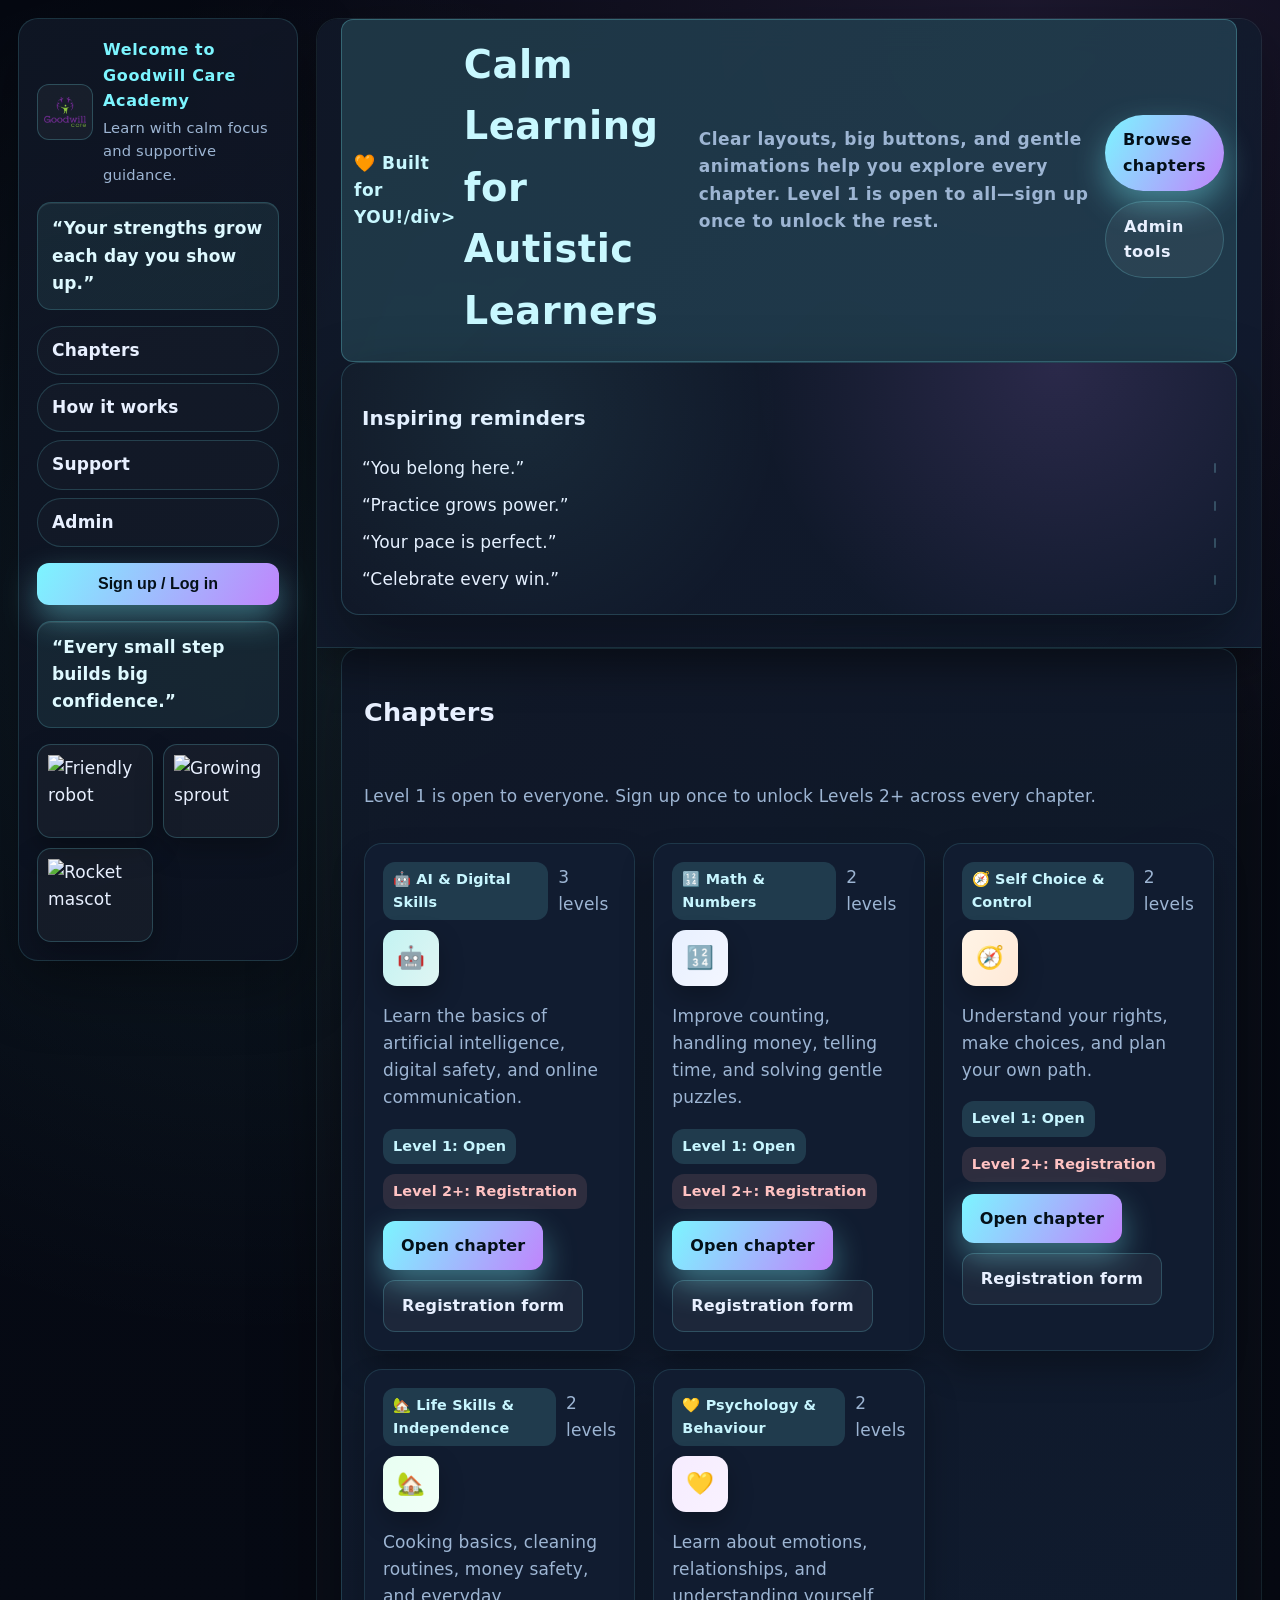
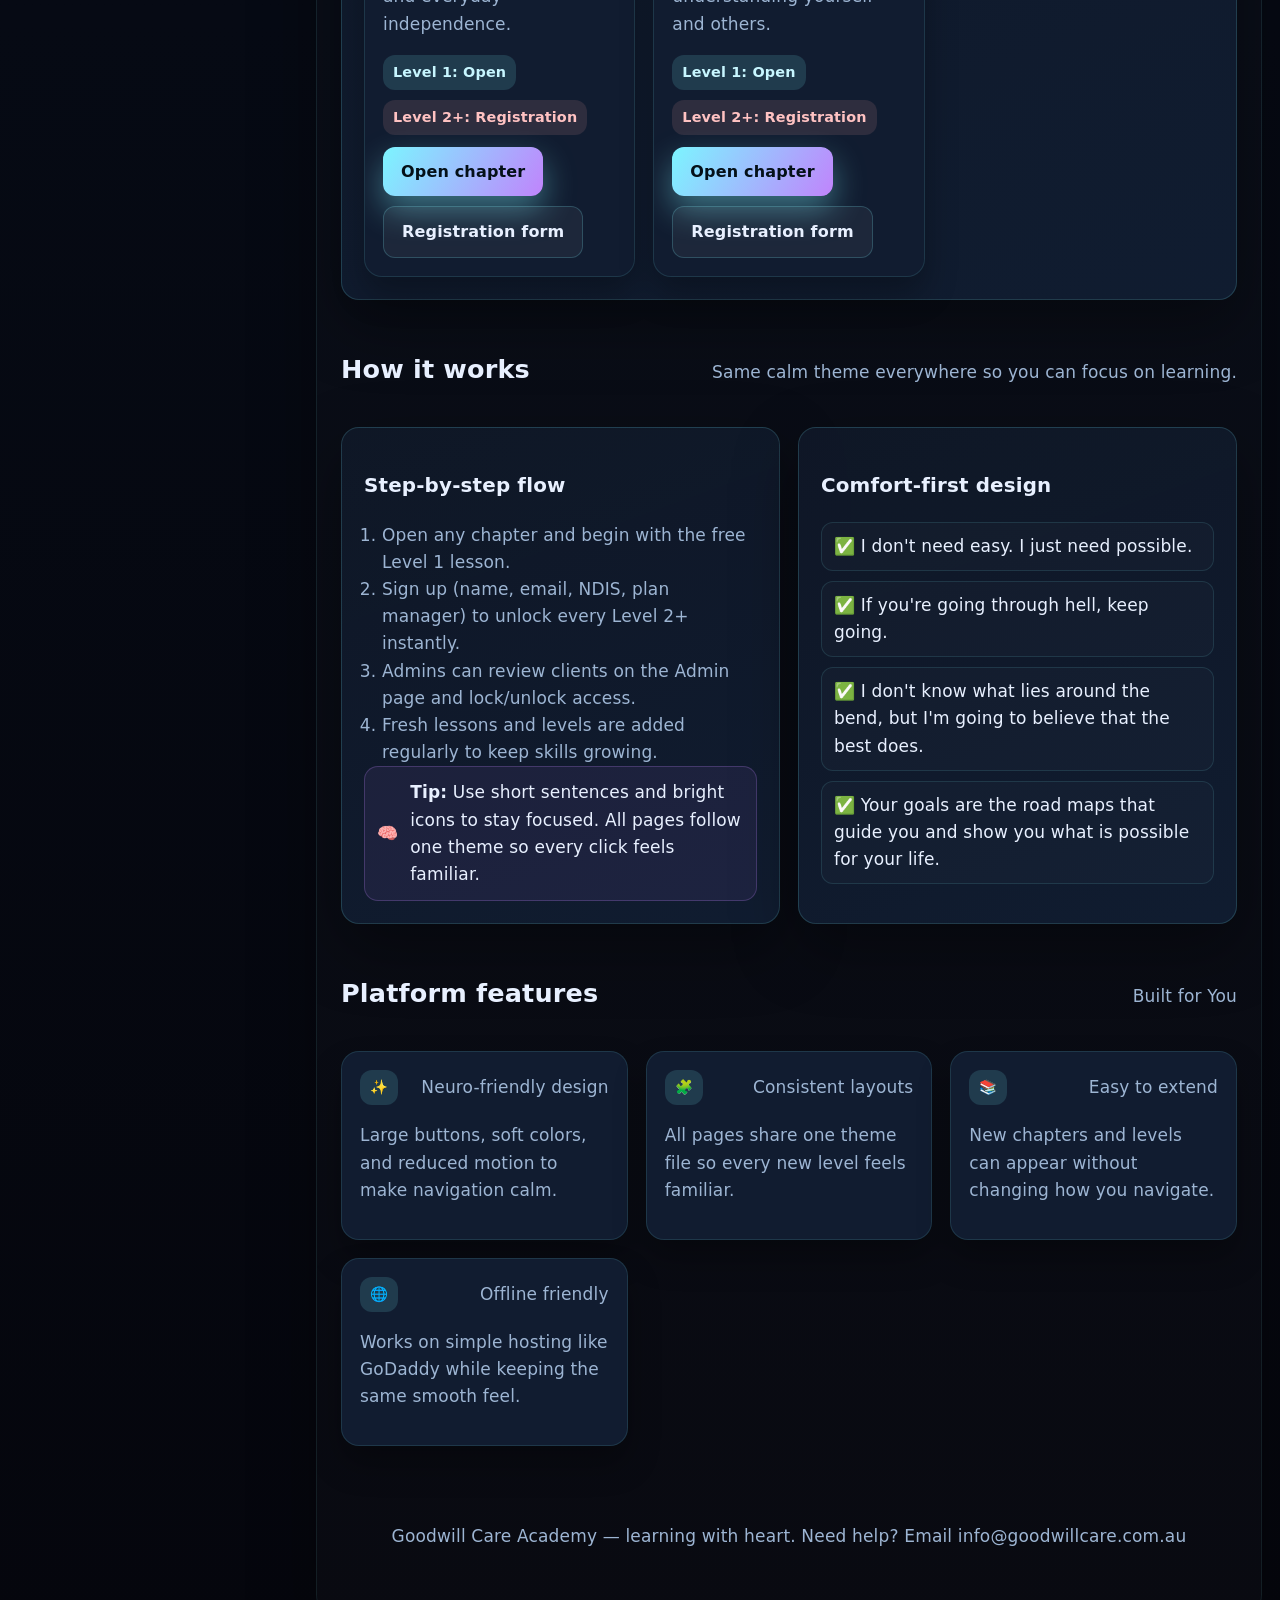
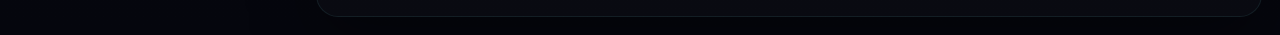
==== index.html @ 8e0533d5 "Update index.html" ====
<!doctype html>
<html lang="en">
<head>
  <meta charset="UTF-8">
  <meta name="viewport" content="width=device-width, initial-scale=1.0">
  <title>Goodwill Academy – Calm LMS</title>
  <link rel="stylesheet" href="assets/css/theme.css">
</head>
<body data-page="home">
  <div class="app-shell">
    <aside class="sidebar" aria-label="Main navigation">
      <div class="brand-row">
        <img src="assets/logo.png" alt="Goodwill Care Academy" class="brand-logo">
        <div class="brand-text">
          <h1>Welcome to Goodwill Care Academy</h1>
          <p>Learn with calm focus and supportive guidance.</p>
        </div>
      </div>
      <div class="side-quote">“Your strengths grow each day you show up.”</div>
      <nav class="side-nav">
        <a class="nav-link" href="#chapters">Chapters</a>
        <a class="nav-link" href="#how">How it works</a>
        <a class="nav-link" href="#support">Support</a>
        <a class="nav-link" href="admin.html">Admin</a>
      </nav>
      <div class="nav-actions">
        <span id="auth-badge" class="auth-badge" style="display:none"></span>
        <button class="btn btn-primary" id="auth-button" type="button">Sign up / Log in</button>
        <button class="btn btn-ghost" id="logout-button" type="button" style="display:none">Log out</button>
      </div>
      <div class="side-quote">“Every small step builds big confidence.”</div>
      <div class="mascot-stack" aria-hidden="true">
        <div class="mascot"><img src="https://openmoji.org/data/color/svg/1F916.svg" alt="Friendly robot"></div>
        <div class="mascot"><img src="https://openmoji.org/data/color/svg/1F331.svg" alt="Growing sprout"></div>
        <div class="mascot"><img src="https://openmoji.org/data/color/svg/1F680.svg" alt="Rocket mascot"></div>
      </div>
    </aside>

    <div class="app-main">
      <header class="container hero">
        <div class="hero-text">
          <div class="tag">🧡 Built for YOU!/div>
          <h1 id="page-title">Welcome to Goodwill Care Academy</h1>
          <p>Clear layouts, big buttons, and gentle animations help you explore every chapter. Level 1 is open to all—sign up once to unlock the rest.</p>
          <div class="level-actions">
            <a class="btn btn-primary btn-pill floating" href="#chapters">Browse chapters</a>
            <a class="btn btn-secondary btn-pill" href="admin.html">Admin tools</a>
          </div>
        </div>
        <div class="hero-card">
          <div class="glow-ring"></div>
          <h3>Inspiring reminders</h3>
          <div class="progress-track">
            <div class="progress-row"><span>“You belong here.”</span><div class="progress-bar"><span style="width: 100%"></span></div></div>
            <div class="progress-row"><span>“Practice grows power.”</span><div class="progress-bar"><span style="width: 92%"></span></div></div>
            <div class="progress-row"><span>“Your pace is perfect.”</span><div class="progress-bar"><span style="width: 88%"></span></div></div>
            <div class="progress-row"><span>“Celebrate every win.”</span><div class="progress-bar"><span style="width: 96%"></span></div></div>
          </div>
        </div>
      </header>

      <main class="container">
        <section id="chapters" class="surface">
          <div class="section-title">
            <h2>Chapters</h2>
            <p class="subtle">Level 1 is open to everyone. Sign up once to unlock Levels 2+ across every chapter.</p>
          </div>
          <div id="chapter-grid" class="chapter-grid" aria-live="polite"></div>
        </section>

        <section id="how">
          <div class="section-title">
            <h2>How it works</h2>
            <p class="subtle">Same calm theme everywhere so you can focus on learning.</p>
          </div>
          <div class="layout-two-col">
            <div class="surface">
              <h3>Step-by-step flow</h3>
              <ol class="simple-list">
                  <li>Open any chapter and begin with the free Level 1 lesson.</li>
                  <li>Sign up (name, email, NDIS, plan manager) to unlock every Level 2+ instantly.</li>
                  <li>Admins can review clients on the Admin page and lock/unlock access.</li>
                  <li>Fresh lessons and levels are added regularly to keep skills growing.</li>
              </ol>
              <div class="info-banner" id="support">
                <span>🧠</span>
                <div>
                  <strong>Tip:</strong> Use short sentences and bright icons to stay focused. All pages follow one theme so every click feels familiar.
                </div>
              </div>
            </div>
            <div class="surface">
              <h3>Comfort-first design</h3>
              <ul class="checklist">
                <li>✅ I don't need easy. I just need possible.</li>
                <li>✅ If you're going through hell, keep going.</li>
                <li>✅ I don't know what lies around the bend, but I'm going to believe that the best does.</li>
                <li>✅ Your goals are the road maps that guide you and show you what is possible for your life.</li>
              </ul>
            </div>
          </div>
        </section>

        <section>
          <div class="section-title">
            <h2>Platform features</h2>
            <p class="subtle">Built for You</p>
          </div>
          <div id="feature-grid" class="feature-grid"></div>
        </section>
      </main>

      <footer class="footer">
        <p>Goodwill Care Academy — learning with heart. Need help? Email info@goodwillcare.com.au</p>
      </footer>
    </div>
  </div>

  <div class="modal" id="auth-modal" role="dialog" aria-modal="true" aria-labelledby="auth-title">
    <div class="modal-card">
      <button class="modal-close" data-close-modal aria-label="Close">✕</button>
      <h3 id="auth-title">Sign up to unlock all levels</h3>
      <p class="subtle">Level 1 is always open. Signing up unlocks Levels 2+ across every chapter.</p>
      <div id="auth-alert" class="alert" style="display:none"></div>
      <form id="signup-form" class="form-grid">
        <label>Name<input required name="name" placeholder="Your full name"></label>
        <label>Email<input required type="email" name="email" placeholder="you@example.com"></label>
        <label>NDIS number<input required name="ndis" placeholder="000000000"></label>
        <label>Plan manager name<input required name="planManager" placeholder="Plan manager"></label>
        <div class="level-actions">
          <button type="submit" class="btn btn-primary">Create account & unlock</button>
          <button type="button" class="btn btn-ghost" data-auth-mode="login">Already have an account? Log in</button>
        </div>
      </form>

      <form id="login-form" class="form-grid" style="display:none">
        <label>Email<input required type="email" name="email" placeholder="you@example.com"></label>
        <div class="level-actions">
          <button type="submit" class="btn btn-primary">Log in</button>
          <button type="button" class="btn btn-ghost" data-auth-mode="signup">Need an account? Sign up</button>
        </div>
      </form>
    </div>
  </div>

  <script src="assets/js/chapters.js"></script>
  <script src="assets/js/app.js"></script>
</body>
</html>
---- assets/css/theme.css ----
:root {
  --bg: #070b16;
  --surface: #0f172a;
  --surface-2: #111c30;
  --primary: #7cf5ff;
  --primary-strong: #52e0ff;
  --accent: #c084fc;
  --muted: #9db5d3;
  --text: #e8f0ff;
  --shadow: 0 24px 64px rgba(0, 0, 0, 0.35);
  --radius: 18px;
  --font: 'Inter', 'Nunito', system-ui, -apple-system, sans-serif;
}

* {
  box-sizing: border-box;
}

body {
  margin: 0;
  font-family: var(--font);
  font-size: 17px;
  background: radial-gradient(circle at 20% 20%, rgba(124, 245, 255, 0.08), transparent 25%),
    radial-gradient(circle at 80% 0%, rgba(192, 132, 252, 0.12), transparent 25%),
    linear-gradient(180deg, #050811 0%, #060a14 50%, #05060d 100%);
  color: var(--text);
  line-height: 1.6;
  letter-spacing: 0.01em;
}

.app-shell {
  display: flex;
  min-height: 100vh;
  gap: 18px;
  padding: 18px;
}

.sidebar {
  width: 280px;
  background: linear-gradient(160deg, rgba(17, 24, 39, 0.85), rgba(12, 18, 32, 0.95));
  border: 1px solid rgba(124, 245, 255, 0.14);
  border-radius: 20px;
  padding: 18px;
  position: sticky;
  top: 18px;
  align-self: flex-start;
  box-shadow: var(--shadow);
  display: grid;
  gap: 16px;
  height: fit-content;
}

.sidebar .brand-row {
  display: grid;
  grid-template-columns: auto 1fr;
  gap: 10px;
  align-items: center;
}

.brand-logo {
  width: 56px;
  height: 56px;
  object-fit: contain;
  border-radius: 12px;
  background: rgba(255, 255, 255, 0.04);
  padding: 6px;
  border: 1px solid rgba(124, 245, 255, 0.22);
}

.brand-text h1 {
  margin: 0;
  font-size: 1rem;
  letter-spacing: 0.04em;
  color: var(--primary);
}

.brand-text p {
  margin: 2px 0 0;
  color: var(--muted);
  font-size: 0.92rem;
}

.side-quote {
  background: rgba(124, 245, 255, 0.08);
  border: 1px solid rgba(124, 245, 255, 0.18);
  border-radius: 14px;
  padding: 12px 14px;
  font-weight: 700;
  color: #def9ff;
  box-shadow: inset 0 1px 0 rgba(255, 255, 255, 0.08);
}

.side-nav {
  display: grid;
  gap: 8px;
}

.side-nav .nav-link {
  width: 100%;
  justify-content: flex-start;
}

.sidebar .nav-actions {
  flex-direction: column;
  align-items: stretch;
}

.mascot-stack {
  display: grid;
  gap: 10px;
  grid-template-columns: repeat(auto-fit, minmax(80px, 1fr));
}

.mascot {
  background: rgba(255, 255, 255, 0.04);
  border: 1px solid rgba(124, 245, 255, 0.2);
  border-radius: 14px;
  padding: 10px;
  animation: floaty 6s ease-in-out infinite;
  box-shadow: 0 12px 28px rgba(0, 0, 0, 0.25);
}

.mascot:nth-child(2) { animation-delay: 1.4s; }
.mascot:nth-child(3) { animation-delay: 2.2s; }

.mascot img {
  width: 100%;
  height: 72px;
  object-fit: contain;
}

.app-main {
  flex: 1;
  background: rgba(255, 255, 255, 0.02);
  border: 1px solid rgba(124, 245, 255, 0.08);
  border-radius: 22px;
  box-shadow: var(--shadow);
  overflow: hidden;
}

.app-main header,
.app-main main {
  padding: 0 24px 32px;
}

a {
  color: inherit;
  text-decoration: none;
}

a:hover {
  text-decoration: underline;
}

img {
  max-width: 100%;
  display: block;
}

.container {
  max-width: 1200px;
  margin: 0 auto;
  padding: 0 20px 64px;
}

header {
  background: linear-gradient(135deg, rgba(16, 24, 40, 0.9), rgba(18, 28, 48, 0.92));
  position: relative;
  top: auto;
  z-index: 1;
  backdrop-filter: blur(16px);
  border-bottom: 1px solid rgba(124, 245, 255, 0.14);
  box-shadow: 0 16px 40px rgba(0, 0, 0, 0.35);
}

.topbar {
  display: flex;
  justify-content: space-between;
  align-items: center;
  gap: 16px;
  padding: 18px 20px 8px;
}

.logo {
  display: flex;
  align-items: center;
  gap: 10px;
  font-weight: 800;
  letter-spacing: 0.04em;
  color: var(--primary);
  text-transform: uppercase;
}

.logo span {
  padding: 8px 12px;
  background: linear-gradient(120deg, rgba(124, 245, 255, 0.16), rgba(192, 132, 252, 0.18));
  border-radius: 12px;
  color: #fff;
}

nav {
  display: flex;
  gap: 10px;
  flex-wrap: wrap;
}

.nav-link {
  padding: 10px 14px;
  border-radius: 999px;
  font-weight: 700;
  color: var(--text);
  border: 1px solid rgba(124, 245, 255, 0.18);
  background: rgba(255, 255, 255, 0.02);
  transition: transform 0.2s ease, border-color 0.2s ease, box-shadow 0.2s ease;
}

.nav-link:hover {
  transform: translateY(-2px);
  border-color: rgba(124, 245, 255, 0.45);
  box-shadow: 0 8px 24px rgba(124, 245, 255, 0.18);
  text-decoration: none;
}

.nav-actions {
  display: flex;
  align-items: center;
  gap: 10px;
}

.hero {
  display: grid;
  gap: 24px;
  grid-template-columns: repeat(auto-fit, minmax(280px, 1fr));
  padding: 16px 20px 28px;
  align-items: center;
}

.hero-text h1 {
  font-size: clamp(2.1rem, 3vw, 2.8rem);
  margin: 6px 0 12px;
}

.hero-text p {
  margin: 0 0 20px;
  color: var(--muted);
}

.hero-card {
  background: linear-gradient(145deg, rgba(17, 24, 39, 0.9), rgba(17, 27, 46, 0.9));
  border: 1px solid rgba(124, 245, 255, 0.18);
  border-radius: var(--radius);
  padding: 20px;
  box-shadow: var(--shadow);
  position: relative;
  overflow: hidden;
}

.hero-card::after {
  content: '';
  position: absolute;
  inset: 0;
  background: radial-gradient(circle at 20% 20%, rgba(124, 245, 255, 0.08), transparent 35%),
    radial-gradient(circle at 80% 0%, rgba(192, 132, 252, 0.15), transparent 40%);
  pointer-events: none;
}

.tag {
  display: inline-flex;
  align-items: center;
  gap: 8px;
  padding: 8px 12px;
  background: rgba(124, 245, 255, 0.14);
  color: #c8f8ff;
  border-radius: 12px;
  font-weight: 700;
  letter-spacing: 0.03em;
  border: 1px solid rgba(124, 245, 255, 0.25);
}

.btn {
  display: inline-flex;
  align-items: center;
  justify-content: center;
  gap: 8px;
  border: none;
  border-radius: 12px;
  padding: 12px 18px;
  font-weight: 800;
  cursor: pointer;
  transition: transform 0.16s ease, box-shadow 0.2s ease, background 0.2s ease, color 0.2s ease;
  font-size: 1rem;
}

.btn:focus-visible {
  outline: 3px solid var(--primary);
  outline-offset: 2px;
}

.btn-primary {
  background: linear-gradient(120deg, var(--primary), var(--accent));
  color: #041018;
  box-shadow: 0 14px 32px rgba(124, 245, 255, 0.4);
}

.btn-primary:hover {
  transform: translateY(-1px) scale(1.01);
  box-shadow: 0 18px 36px rgba(192, 132, 252, 0.35);
}

.btn-secondary {
  background: rgba(255, 255, 255, 0.05);
  color: var(--text);
  border: 1px solid rgba(124, 245, 255, 0.2);
}

.btn-secondary:hover {
  transform: translateY(-1px);
  border-color: rgba(124, 245, 255, 0.4);
  box-shadow: 0 10px 26px rgba(124, 245, 255, 0.24);
}

.btn-ghost {
  background: transparent;
  color: var(--muted);
  border: 1px dashed rgba(124, 245, 255, 0.35);
}

.btn-ghost:hover {
  color: var(--primary);
  border-style: solid;
}

.btn-pill {
  border-radius: 999px;
}

.section-title {
  display: flex;
  align-items: baseline;
  justify-content: space-between;
  gap: 12px;
  flex-wrap: wrap;
  margin-bottom: 16px;
}

.surface {
  background: linear-gradient(160deg, rgba(16, 24, 40, 0.92), rgba(17, 30, 50, 0.94));
  border: 1px solid rgba(124, 245, 255, 0.16);
  border-radius: var(--radius);
  padding: 22px;
  box-shadow: var(--shadow);
  margin-bottom: 28px;
}

.subtle {
  color: var(--muted);
}

.chapter-grid,
.feature-grid,
.level-grid {
  display: grid;
  grid-template-columns: repeat(auto-fit, minmax(260px, 1fr));
  gap: 18px;
}

.chapter-card,
.level-card {
  background: var(--surface-2);
  border: 1px solid rgba(124, 245, 255, 0.12);
  border-radius: var(--radius);
  padding: 18px;
  box-shadow: 0 18px 32px rgba(0, 0, 0, 0.28);
  position: relative;
  overflow: hidden;
  transition: transform 0.18s ease, border-color 0.2s ease, box-shadow 0.2s ease;
}

.chapter-card:hover,
.level-card:hover {
  transform: translateY(-4px);
  border-color: rgba(124, 245, 255, 0.35);
  box-shadow: 0 24px 40px rgba(124, 245, 255, 0.12);
}

.chapter-card::before,
.level-card::before {
  content: '';
  position: absolute;
  inset: 0;
  background: linear-gradient(135deg, rgba(124, 245, 255, 0.06), rgba(192, 132, 252, 0.06));
  pointer-events: none;
  z-index: 0;
  opacity: 0;
  transition: opacity 0.2s ease;
}

.chapter-card:hover::before,
.level-card:hover::before {
  opacity: 1;
}

.chapter-card > *,
.level-card > * {
  position: relative;
  z-index: 1;
}

.chapter-card .meta,
.level-card header {
  display: flex;
  justify-content: space-between;
  align-items: center;
  gap: 10px;
  margin-bottom: 10px;
}

.chapter-card p,
.level-card p {
  color: var(--muted);
}

.chapter-icon {
  width: 56px;
  height: 56px;
  border-radius: 14px;
  display: grid;
  place-items: center;
  color: #041018;
  font-size: 1.4rem;
  font-weight: 800;
  box-shadow: 0 10px 24px rgba(0, 0, 0, 0.25);
}

.badge {
  display: inline-flex;
  align-items: center;
  gap: 6px;
  padding: 6px 10px;
  border-radius: 12px;
  background: rgba(124, 245, 255, 0.14);
  color: #c7f6ff;
  font-weight: 700;
  font-size: 0.9rem;
  letter-spacing: 0.01em;
}

.badge.locked {
  background: rgba(252, 165, 165, 0.12);
  color: #ffc2c2;
}

.card-row,
.level-actions {
  display: flex;
  flex-wrap: wrap;
  gap: 10px;
  align-items: center;
  margin-top: 12px;
}

.progress-track {
  display: flex;
  flex-direction: column;
  gap: 10px;
}

.progress-row {
  display: grid;
  grid-template-columns: 1fr auto;
  gap: 10px;
  align-items: center;
}

.progress-row .badge {
  justify-self: end;
}

.progress-bar {
  width: 100%;
  height: 10px;
  background: rgba(255, 255, 255, 0.06);
  border-radius: 999px;
  overflow: hidden;
  border: 1px solid rgba(124, 245, 255, 0.18);
}

.progress-bar span {
  display: block;
  height: 100%;
  border-radius: 999px;
  background: linear-gradient(120deg, var(--primary), var(--accent));
  transition: width 0.3s ease;
}

.status-pill {
  padding: 6px 10px;
  border-radius: 12px;
  border: 1px solid rgba(124, 245, 255, 0.25);
  font-weight: 700;
  color: var(--primary);
  background: rgba(124, 245, 255, 0.08);
}

.checklist {
  list-style: none;
  padding: 0;
  margin: 0;
  display: grid;
  gap: 10px;
}

.checklist li {
  background: rgba(255, 255, 255, 0.02);
  border: 1px solid rgba(124, 245, 255, 0.12);
  border-radius: 12px;
  padding: 10px 12px;
}

.simple-list {
  margin: 0;
  padding-left: 18px;
  color: var(--muted);
}

.info-banner {
  display: grid;
  grid-template-columns: auto 1fr;
  gap: 12px;
  align-items: center;
  padding: 12px;
  border-radius: 14px;
  background: rgba(192, 132, 252, 0.08);
  border: 1px solid rgba(192, 132, 252, 0.24);
}

.footer {
  text-align: center;
  padding: 28px 12px 48px;
  color: var(--muted);
}

.modal {
  position: fixed;
  inset: 0;
  display: grid;
  place-items: center;
  background: rgba(0, 0, 0, 0.55);
  backdrop-filter: blur(4px);
  padding: 20px;
  opacity: 0;
  pointer-events: none;
  transition: opacity 0.2s ease;
  z-index: 40;
}

.modal.active {
  opacity: 1;
  pointer-events: auto;
}

.modal-card {
  background: var(--surface);
  border: 1px solid rgba(124, 245, 255, 0.22);
  border-radius: 16px;
  padding: 20px;
  width: min(520px, 100%);
  position: relative;
  box-shadow: var(--shadow);
}

.modal-close {
  position: absolute;
  top: 10px;
  right: 10px;
  background: rgba(255, 255, 255, 0.06);
  color: var(--text);
  border: 1px solid rgba(124, 245, 255, 0.2);
  border-radius: 10px;
  width: 32px;
  height: 32px;
  cursor: pointer;
}

.form-grid {
  display: grid;
  gap: 12px;
}

label {
  color: var(--muted);
  display: grid;
  gap: 6px;
}

input,
select {
  background: rgba(255, 255, 255, 0.04);
  border: 1px solid rgba(124, 245, 255, 0.25);
  border-radius: 12px;
  padding: 12px;
  color: var(--text);
}

.alert {
  padding: 10px 12px;
  border-radius: 12px;
  background: rgba(252, 165, 165, 0.14);
  color: #ffd6d6;
  border: 1px solid rgba(252, 165, 165, 0.3);
}

.table-wrapper {
  overflow-x: auto;
}

.data-table {
  width: 100%;
  border-collapse: collapse;
  color: var(--text);
}

.data-table th,
.data-table td {
  text-align: left;
  padding: 12px 10px;
  border-bottom: 1px solid rgba(124, 245, 255, 0.1);
}

.data-table th {
  color: var(--muted);
  font-weight: 700;
}

.auth-badge {
  background: rgba(124, 245, 255, 0.12);
  color: #c9f7ff;
  border-radius: 999px;
  padding: 8px 12px;
  font-weight: 700;
  border: 1px solid rgba(124, 245, 255, 0.25);
}

.layout-two-col {
  display: grid;
  gap: 18px;
  grid-template-columns: repeat(auto-fit, minmax(280px, 1fr));
}

.level-details {
  color: var(--muted);
  margin: 6px 0 12px;
}

.lesson-list {
  display: grid;
  gap: 14px;
}

.lesson-card {
  background: rgba(255, 255, 255, 0.03);
  border: 1px solid rgba(124, 245, 255, 0.18);
  border-radius: 14px;
  padding: 16px;
  position: relative;
  overflow: hidden;
}

.lesson-card header {
  display: flex;
  align-items: center;
  justify-content: space-between;
  gap: 10px;
}

.lesson-meta {
  display: flex;
  gap: 8px;
  flex-wrap: wrap;
  align-items: center;
  color: var(--muted);
}

.lesson-body {
  margin: 10px 0 12px;
  color: var(--muted);
}

.quiz-options {
  display: grid;
  gap: 10px;
  margin: 10px 0;
}

.quiz-options label {
  border: 1px solid rgba(124, 245, 255, 0.2);
  padding: 10px;
  border-radius: 12px;
  background: rgba(255, 255, 255, 0.03);
  cursor: pointer;
  color: var(--text);
  display: grid;
  grid-template-columns: auto 1fr;
  gap: 10px;
  align-items: center;
}

.quiz-options input[type='radio'] {
  width: 18px;
  height: 18px;
}

.lesson-tabs {
  display: flex;
  gap: 10px;
  overflow-x: auto;
  padding-bottom: 10px;
  margin-bottom: 12px;
}

.lesson-tab {
  border: 1px solid rgba(124, 245, 255, 0.2);
  background: rgba(255, 255, 255, 0.04);
  color: var(--text);
  padding: 10px 14px;
  border-radius: 12px;
  cursor: pointer;
  font-weight: 700;
  transition: transform 0.16s ease, border-color 0.2s ease, box-shadow 0.2s ease;
}

.lesson-tab.active {
  border-color: rgba(124, 245, 255, 0.5);
  box-shadow: 0 12px 28px rgba(124, 245, 255, 0.18);
  background: linear-gradient(120deg, rgba(124, 245, 255, 0.12), rgba(192, 132, 252, 0.14));
}

.lesson-tab.completed {
  border-color: rgba(124, 245, 255, 0.45);
  color: var(--primary);
}

.lesson-panels {
  display: grid;
  gap: 12px;
}

.lesson-panel {
  display: none;
}

.lesson-panel.active {
  display: block;
}

.quiz-result {
  margin-top: 8px;
  font-weight: 700;
}

.toast {
  position: fixed;
  bottom: 20px;
  right: 20px;
  background: linear-gradient(120deg, var(--primary), var(--accent));
  color: #041018;
  padding: 14px 16px;
  border-radius: 14px;
  box-shadow: 0 18px 40px rgba(0, 0, 0, 0.4);
  opacity: 0;
  transform: translateY(10px) scale(0.98);
  transition: opacity 0.2s ease, transform 0.2s ease;
  z-index: 50;
  font-weight: 800;
}

.toast.show {
  opacity: 1;
  transform: translateY(0) scale(1);
}

.level-progress-box {
  display: grid;
  gap: 8px;
  background: rgba(255, 255, 255, 0.03);
  border: 1px solid rgba(124, 245, 255, 0.18);
  border-radius: 12px;
  padding: 12px;
}

.glow-ring {
  position: absolute;
  inset: -30%;
  background: radial-gradient(circle, rgba(124, 245, 255, 0.12) 0%, transparent 60%);
  filter: blur(48px);
  opacity: 0;
  pointer-events: none;
  transition: opacity 0.2s ease;
}

.chapter-card:hover .glow-ring,
.level-card:hover .glow-ring,
.lesson-card:hover .glow-ring {
  opacity: 1;
}

@keyframes floaty {
  0% {
    transform: translateY(0);
  }
  50% {
    transform: translateY(-6px);
  }
  100% {
    transform: translateY(0);
  }
}

.floating {
  animation: floaty 6s ease-in-out infinite;
}

@media (max-width: 720px) {
  .app-shell {
    flex-direction: column;
  }
  .sidebar {
    position: relative;
    top: 0;
    width: 100%;
  }
  .topbar {
    flex-direction: column;
    align-items: flex-start;
  }
  nav {
    width: 100%;
  }
  .progress-row {
    grid-template-columns: 1fr;
  }
}
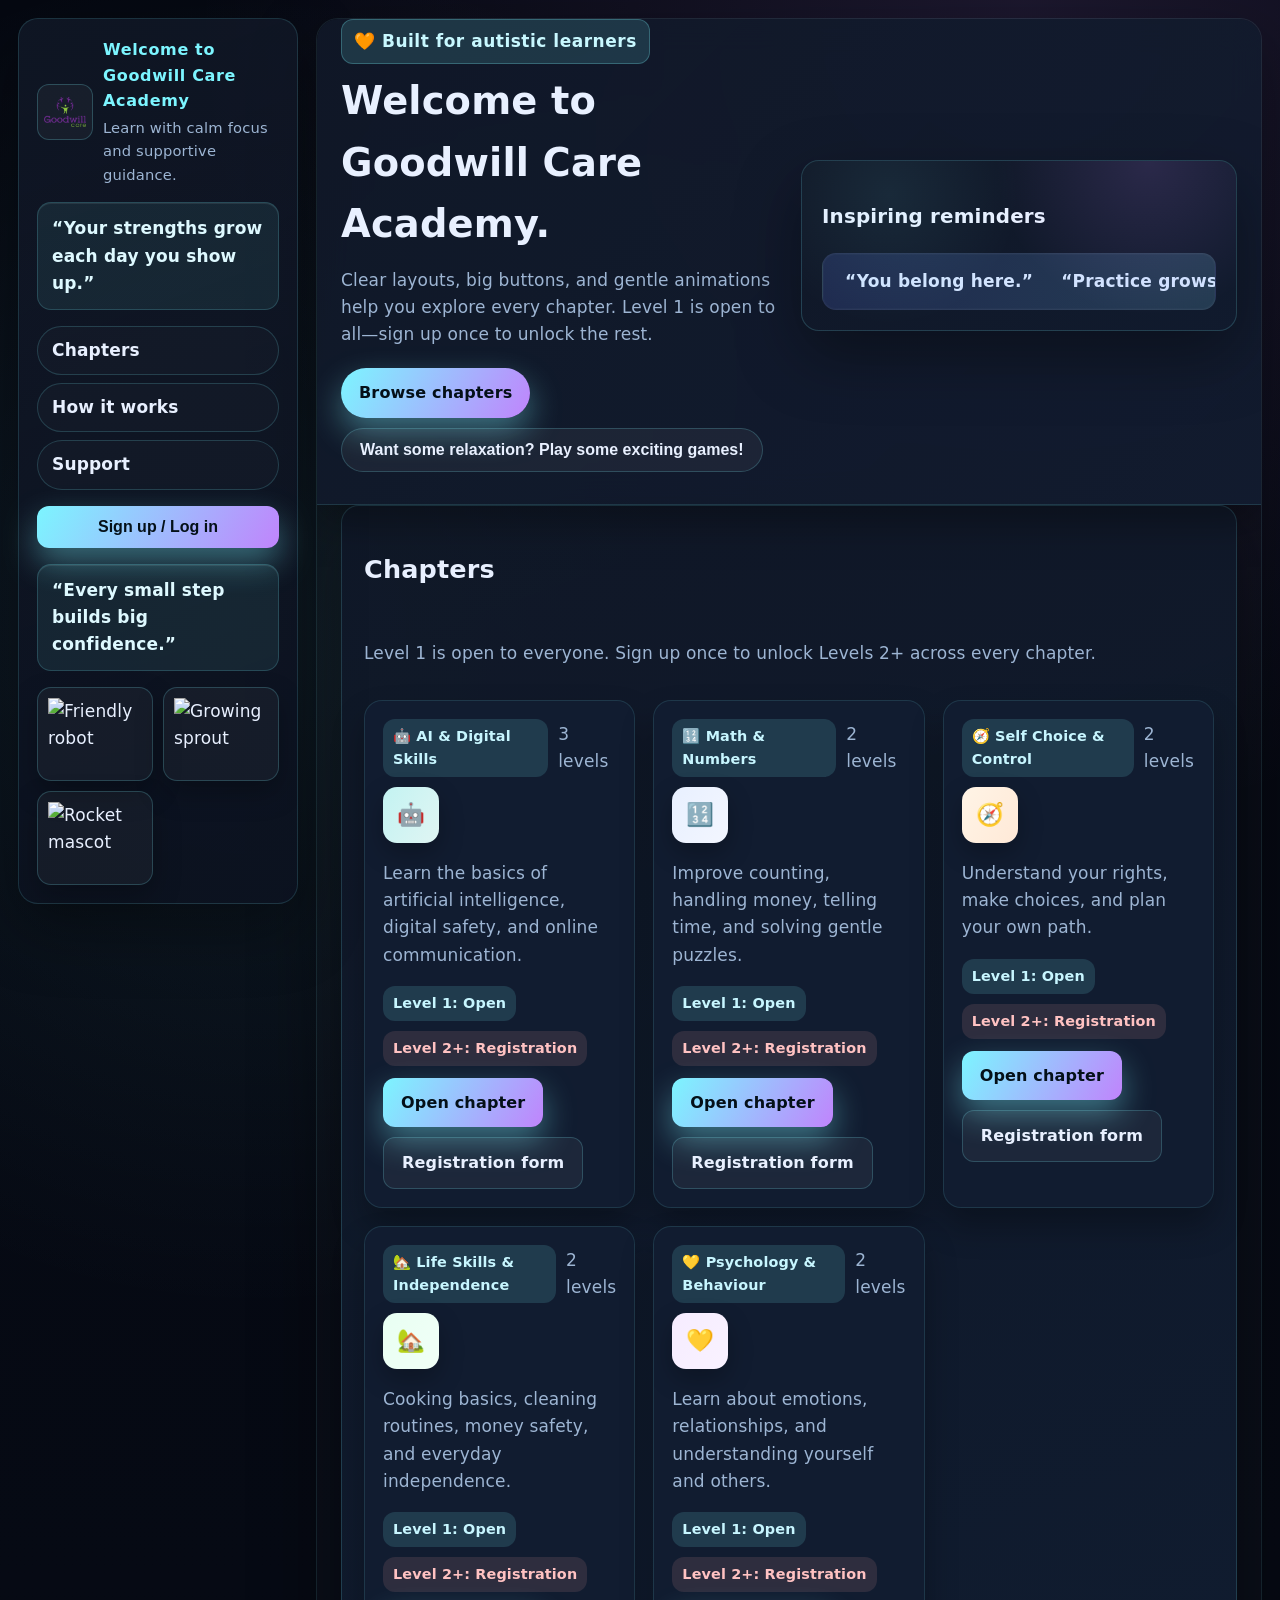
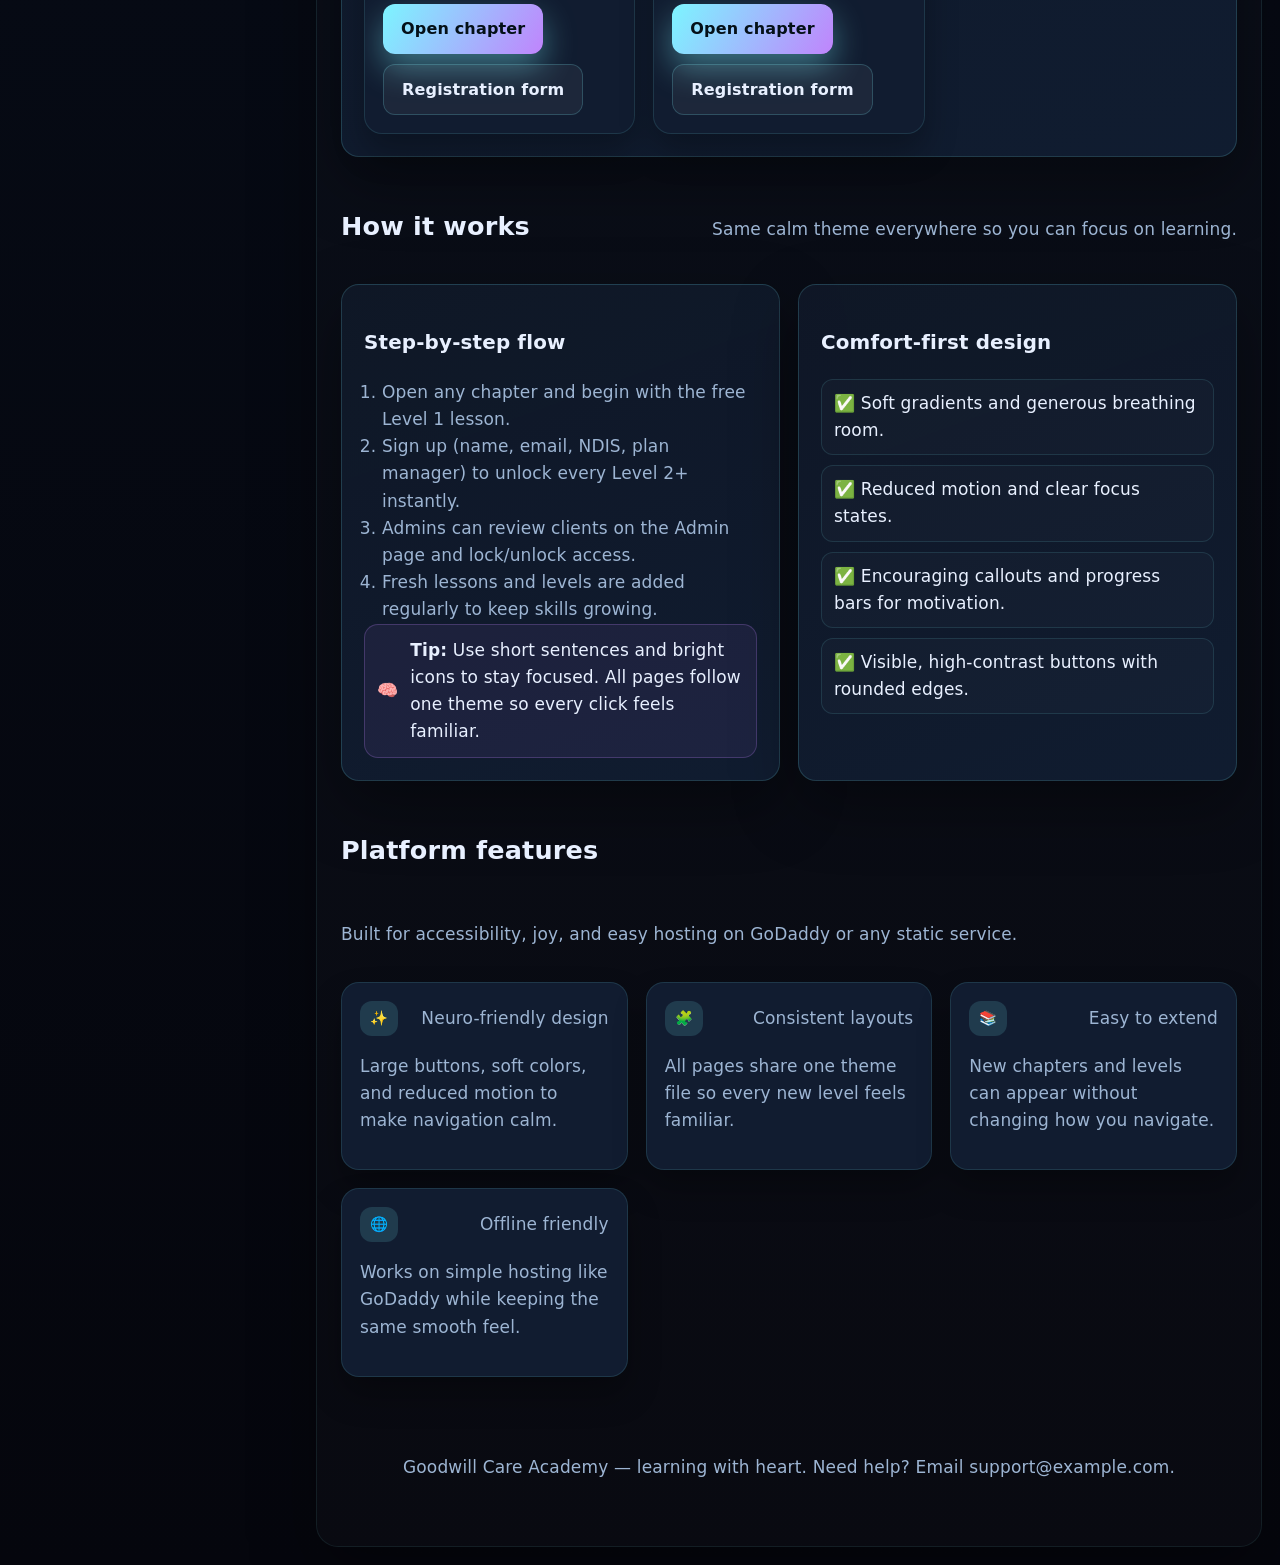
==== commit 216b074f: "Add ticker, game popup, and video embeds for levels" ====
--- a/index.html
+++ b/index.html
@@ -21,7 +21,6 @@
         <a class="nav-link" href="#chapters">Chapters</a>
         <a class="nav-link" href="#how">How it works</a>
         <a class="nav-link" href="#support">Support</a>
-        <a class="nav-link" href="admin.html">Admin</a>
       </nav>
       <div class="nav-actions">
         <span id="auth-badge" class="auth-badge" style="display:none"></span>
@@ -39,22 +38,25 @@
     <div class="app-main">
       <header class="container hero">
         <div class="hero-text">
-          <div class="tag">🧡 Built for YOU!/div>
+          <div class="tag">🧡 Built for autistic learners</div>
           <h1 id="page-title">Welcome to Goodwill Care Academy</h1>
           <p>Clear layouts, big buttons, and gentle animations help you explore every chapter. Level 1 is open to all—sign up once to unlock the rest.</p>
           <div class="level-actions">
             <a class="btn btn-primary btn-pill floating" href="#chapters">Browse chapters</a>
-            <a class="btn btn-secondary btn-pill" href="admin.html">Admin tools</a>
+            <button class="btn btn-secondary btn-pill" type="button" data-games-button>Want some relaxation? Play some exciting games!</button>
           </div>
         </div>
         <div class="hero-card">
           <div class="glow-ring"></div>
           <h3>Inspiring reminders</h3>
-          <div class="progress-track">
-            <div class="progress-row"><span>“You belong here.”</span><div class="progress-bar"><span style="width: 100%"></span></div></div>
-            <div class="progress-row"><span>“Practice grows power.”</span><div class="progress-bar"><span style="width: 92%"></span></div></div>
-            <div class="progress-row"><span>“Your pace is perfect.”</span><div class="progress-bar"><span style="width: 88%"></span></div></div>
-            <div class="progress-row"><span>“Celebrate every win.”</span><div class="progress-bar"><span style="width: 96%"></span></div></div>
+          <div class="inspire-ticker" aria-live="polite">
+            <div class="inspire-track">
+              <span>“You belong here.”</span>
+              <span>“Practice grows power.”</span>
+              <span>“Your pace is perfect.”</span>
+              <span>“Celebrate every win.”</span>
+              <span>“Small steps, big confidence.”</span>
+            </div>
           </div>
         </div>
       </header>
@@ -92,10 +94,10 @@
             <div class="surface">
               <h3>Comfort-first design</h3>
               <ul class="checklist">
-                <li>✅ I don't need easy. I just need possible.</li>
-                <li>✅ If you're going through hell, keep going.</li>
-                <li>✅ I don't know what lies around the bend, but I'm going to believe that the best does.</li>
-                <li>✅ Your goals are the road maps that guide you and show you what is possible for your life.</li>
+                <li>✅ Soft gradients and generous breathing room.</li>
+                <li>✅ Reduced motion and clear focus states.</li>
+                <li>✅ Encouraging callouts and progress bars for motivation.</li>
+                <li>✅ Visible, high-contrast buttons with rounded edges.</li>
               </ul>
             </div>
           </div>
@@ -104,14 +106,14 @@
         <section>
           <div class="section-title">
             <h2>Platform features</h2>
-            <p class="subtle">Built for You</p>
+            <p class="subtle">Built for accessibility, joy, and easy hosting on GoDaddy or any static service.</p>
           </div>
           <div id="feature-grid" class="feature-grid"></div>
         </section>
       </main>
 
       <footer class="footer">
-        <p>Goodwill Care Academy — learning with heart. Need help? Email info@goodwillcare.com.au</p>
+        <p>Goodwill Care Academy — learning with heart. Need help? Email support@example.com.</p>
       </footer>
     </div>
   </div>
--- a/assets/css/theme.css
+++ b/assets/css/theme.css
@@ -777,6 +777,53 @@
 .toast.show {
   opacity: 1;
   transform: translateY(0) scale(1);
+}
+
+.inspire-ticker {
+  margin-top: 16px;
+  overflow: hidden;
+  border-radius: 14px;
+  background: linear-gradient(90deg, rgba(98, 129, 255, 0.18), rgba(130, 214, 255, 0.18));
+  border: 1px solid rgba(255, 255, 255, 0.05);
+  box-shadow: inset 0 0 0 1px rgba(255, 255, 255, 0.02);
+}
+
+.inspire-track {
+  display: inline-flex;
+  gap: 28px;
+  padding: 14px 22px;
+  min-width: 100%;
+  white-space: nowrap;
+  animation: ticker 28s linear infinite;
+}
+
+.inspire-track span {
+  color: #d2e4ff;
+  font-weight: 600;
+  letter-spacing: 0.2px;
+}
+
+@keyframes ticker {
+  0% { transform: translate3d(0, 0, 0); }
+  100% { transform: translate3d(-50%, 0, 0); }
+}
+
+.video-frame {
+  position: relative;
+  width: 100%;
+  aspect-ratio: 16/9;
+  border-radius: 18px;
+  overflow: hidden;
+  box-shadow: 0 16px 40px rgba(0, 0, 0, 0.35), inset 0 0 0 1px rgba(255, 255, 255, 0.04);
+  background: #0b1020;
+}
+
+.video-frame iframe {
+  position: absolute;
+  inset: 0;
+  width: 100%;
+  height: 100%;
+  border: 0;
 }
 
 .level-progress-box {
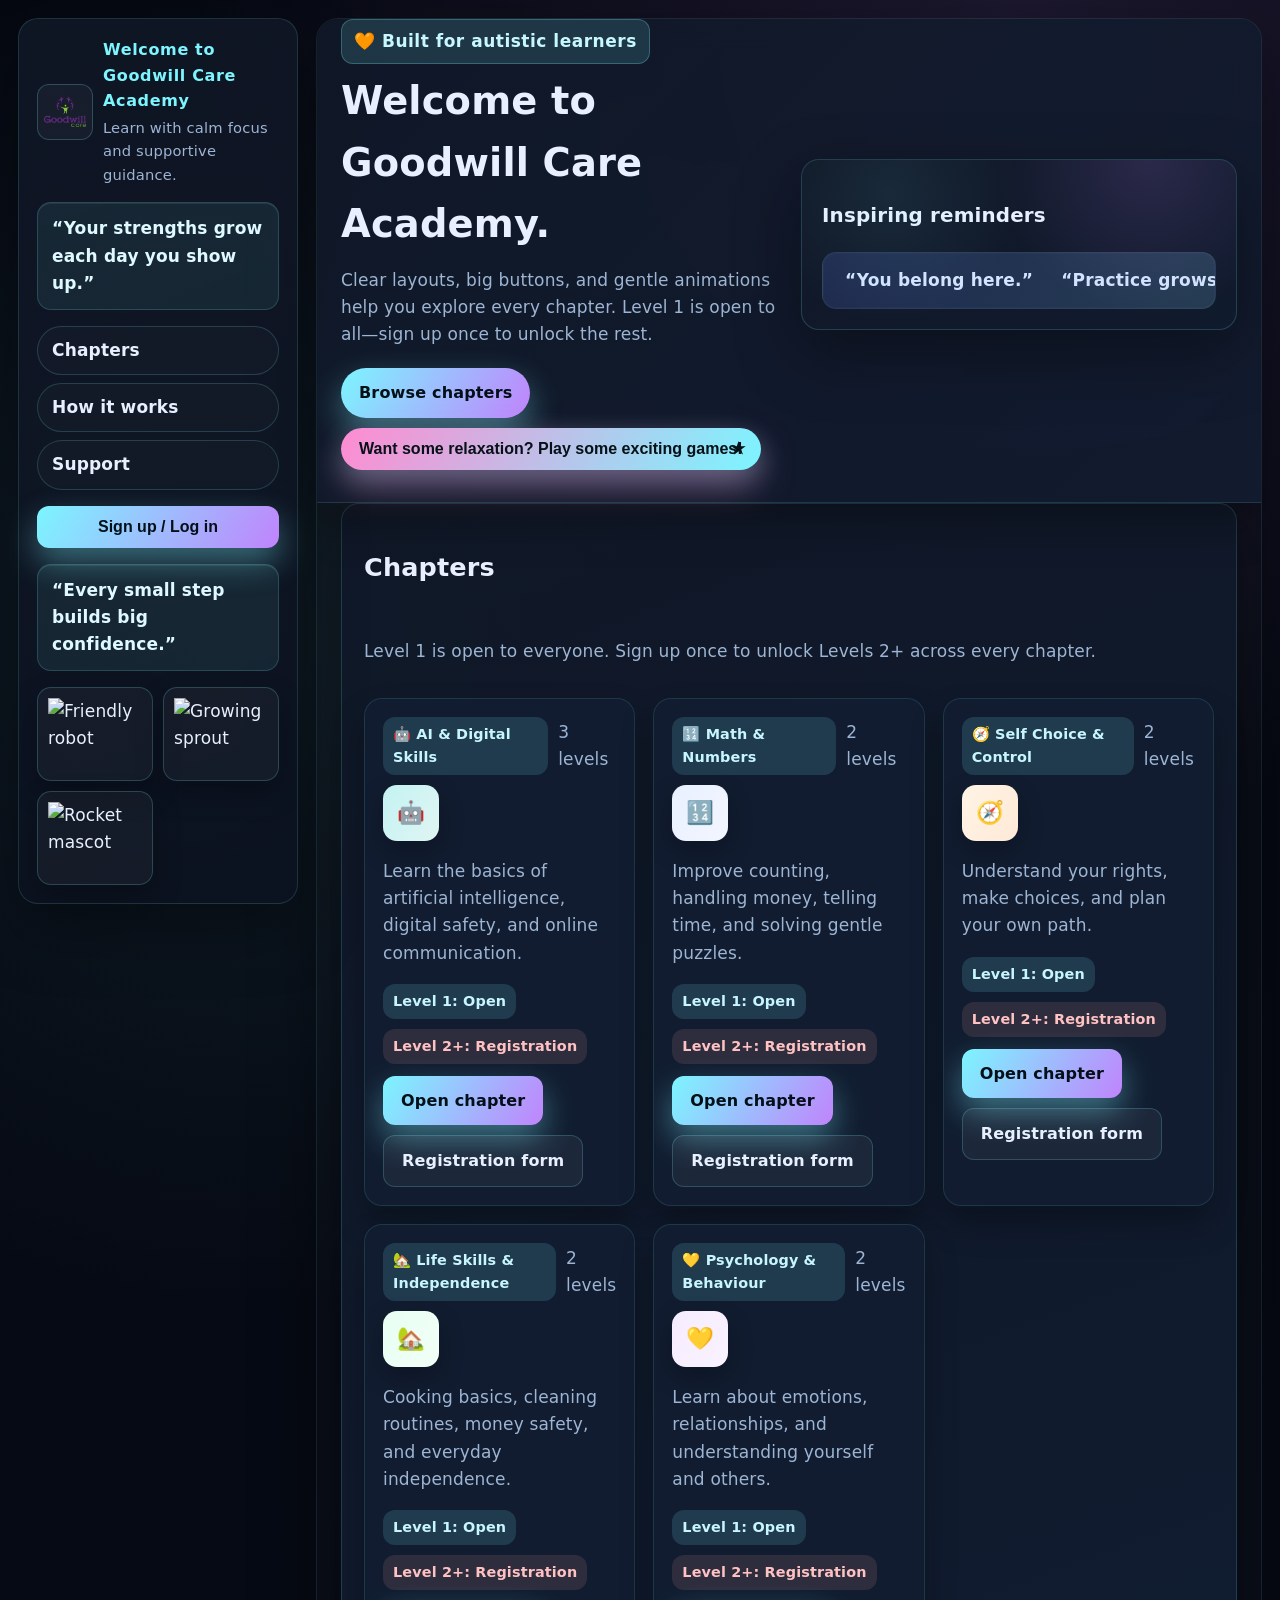
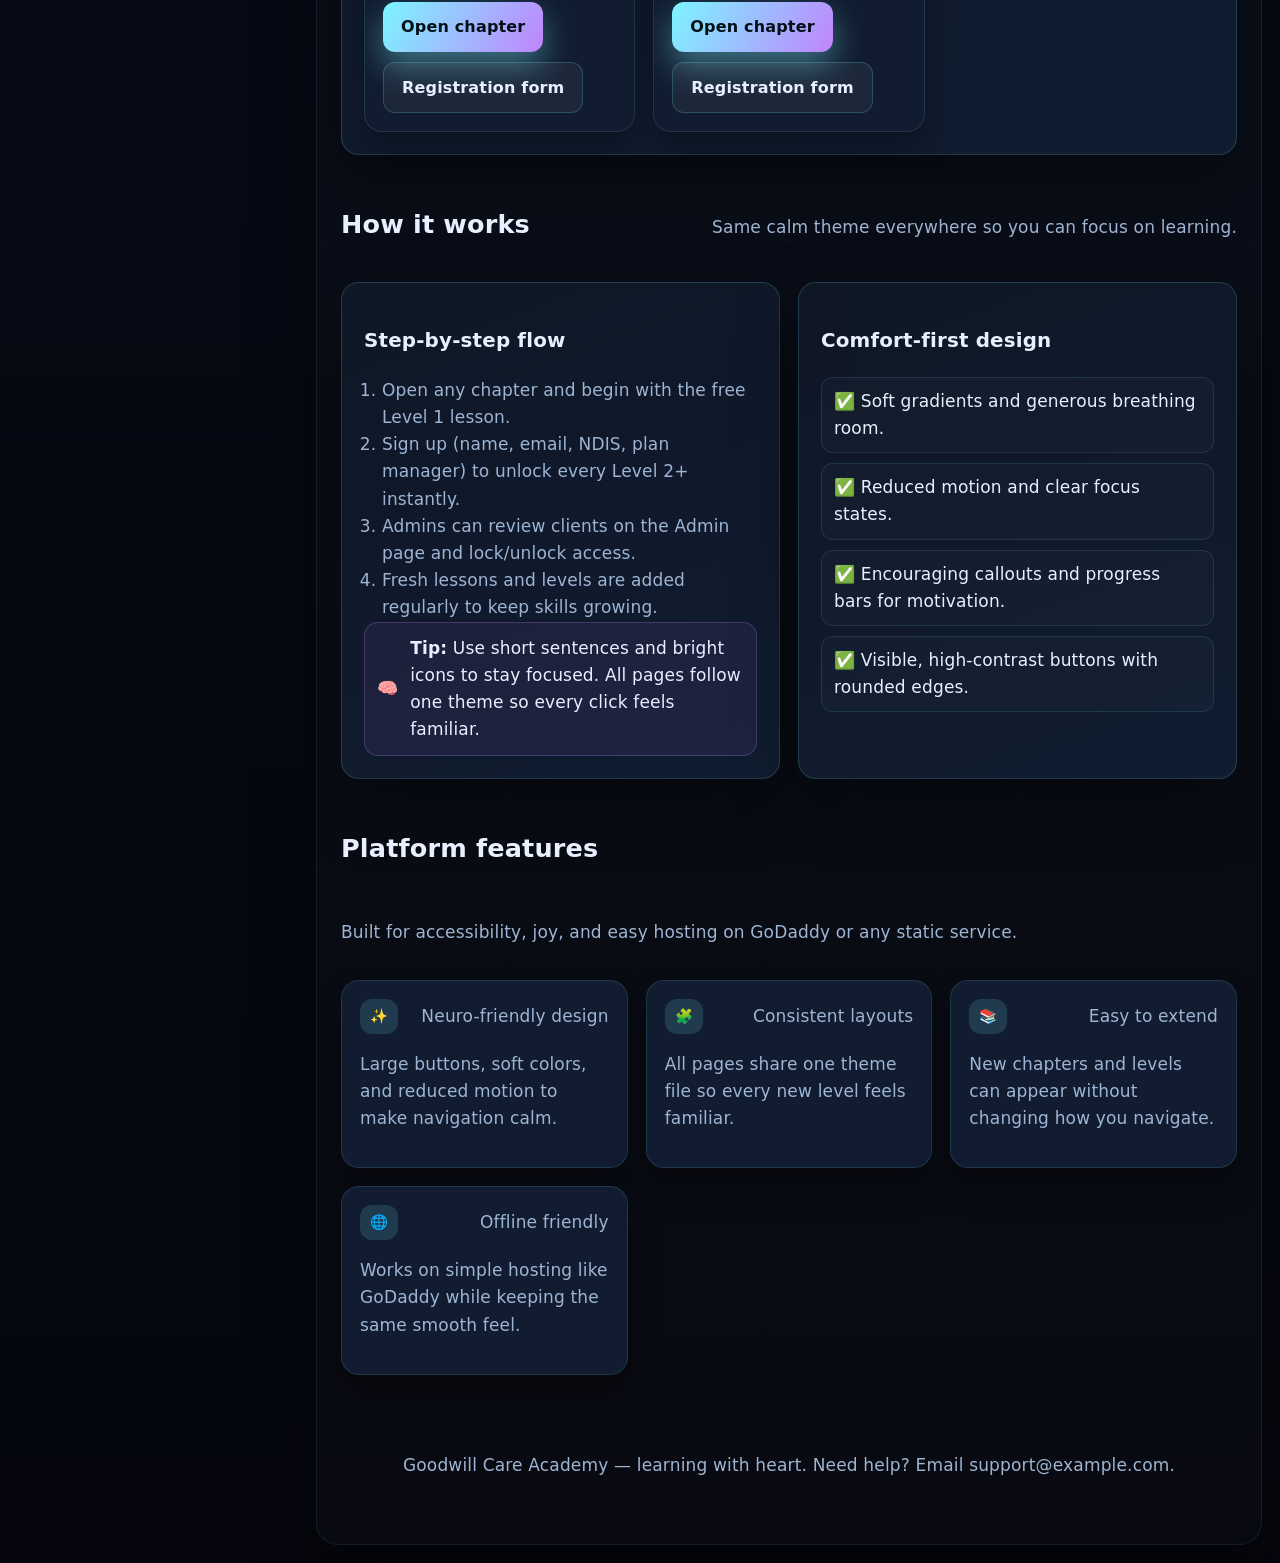
==== commit a512b701: "Enhance lesson accessibility and media experience" ====
--- a/index.html
+++ b/index.html
@@ -43,7 +43,7 @@
           <p>Clear layouts, big buttons, and gentle animations help you explore every chapter. Level 1 is open to all—sign up once to unlock the rest.</p>
           <div class="level-actions">
             <a class="btn btn-primary btn-pill floating" href="#chapters">Browse chapters</a>
-            <button class="btn btn-secondary btn-pill" type="button" data-games-button>Want some relaxation? Play some exciting games!</button>
+            <button class="btn btn-games btn-pill" type="button" data-games-button>Want some relaxation? Play some exciting games!</button>
           </div>
         </div>
         <div class="hero-card">
--- a/assets/css/theme.css
+++ b/assets/css/theme.css
@@ -330,6 +330,41 @@
   border-style: solid;
 }
 
+.btn-games {
+  background: linear-gradient(120deg, #ff8bd1, #7cf5ff);
+  color: #061118;
+  box-shadow: 0 16px 36px rgba(255, 139, 209, 0.35), 0 10px 26px rgba(124, 245, 255, 0.25);
+  position: relative;
+  overflow: hidden;
+}
+
+.btn-games::after {
+  content: '★';
+  position: absolute;
+  right: 16px;
+  animation: floaty 2s ease-in-out infinite;
+}
+
+.btn-games:hover {
+  transform: translateY(-2px) scale(1.01);
+  box-shadow: 0 18px 40px rgba(255, 139, 209, 0.4);
+}
+
+.btn-voice {
+  background: rgba(124, 245, 255, 0.1);
+  color: #c8f8ff;
+  border: 1px solid rgba(124, 245, 255, 0.4);
+  border-radius: 999px;
+  font-weight: 800;
+  padding: 10px 16px;
+}
+
+.btn-voice:hover {
+  border-color: rgba(124, 245, 255, 0.7);
+  color: #061118;
+  background: rgba(124, 245, 255, 0.22);
+}
+
 .btn-pill {
   border-radius: 999px;
 }
@@ -457,6 +492,10 @@
   gap: 10px;
   align-items: center;
   margin-top: 12px;
+}
+
+.level-actions.tight {
+  gap: 8px;
 }
 
 .progress-track {
@@ -726,6 +765,7 @@
   border-radius: 12px;
   cursor: pointer;
   font-weight: 700;
+  font-size: 1.05rem;
   transition: transform 0.16s ease, border-color 0.2s ease, box-shadow 0.2s ease;
 }
 
@@ -816,6 +856,106 @@
   overflow: hidden;
   box-shadow: 0 16px 40px rgba(0, 0, 0, 0.35), inset 0 0 0 1px rgba(255, 255, 255, 0.04);
   background: #0b1020;
+}
+
+.video-frame .fallback-link {
+  position: absolute;
+  right: 12px;
+  bottom: 12px;
+}
+
+.subtle.highlight {
+  color: #e5f4ff;
+  font-size: 1.05rem;
+  font-weight: 700;
+}
+
+.swipe-steps {
+  position: relative;
+  margin-top: 10px;
+  padding: 10px 4px 20px;
+}
+
+.swipe-track {
+  display: flex;
+  gap: 12px;
+  overflow-x: auto;
+  scroll-snap-type: x mandatory;
+  padding: 4px 6px 12px;
+}
+
+.swipe-track::-webkit-scrollbar {
+  height: 8px;
+}
+
+.swipe-track::-webkit-scrollbar-thumb {
+  background: rgba(124, 245, 255, 0.35);
+  border-radius: 999px;
+}
+
+.swipe-step {
+  min-width: min(520px, 90vw);
+  background: linear-gradient(145deg, rgba(124, 245, 255, 0.12), rgba(161, 131, 255, 0.14));
+  border: 1px solid rgba(124, 245, 255, 0.28);
+  border-radius: 16px;
+  padding: 16px 18px;
+  scroll-snap-align: center;
+  box-shadow: 0 12px 30px rgba(0, 0, 0, 0.28);
+  display: grid;
+  grid-template-columns: auto 1fr;
+  gap: 12px;
+  align-items: center;
+}
+
+.step-index {
+  width: 38px;
+  height: 38px;
+  display: grid;
+  place-items: center;
+  background: rgba(255, 255, 255, 0.08);
+  border-radius: 12px;
+  font-weight: 800;
+  color: #c8f8ff;
+  border: 1px solid rgba(124, 245, 255, 0.4);
+}
+
+.swipe-step p {
+  margin: 0;
+  font-size: 1.1rem;
+  font-weight: 800;
+  line-height: 1.6;
+}
+
+.swipe-hint {
+  margin: 0 0 6px;
+  color: #9fc6ff;
+  font-size: 0.95rem;
+  font-weight: 700;
+}
+
+.swipe-nav {
+  position: absolute;
+  top: 50%;
+  transform: translateY(-50%);
+  width: 42px;
+  height: 42px;
+  border-radius: 50%;
+  border: 1px solid rgba(124, 245, 255, 0.4);
+  background: rgba(0, 0, 0, 0.4);
+  color: #e5f4ff;
+  font-weight: 900;
+  cursor: pointer;
+  box-shadow: 0 10px 24px rgba(0, 0, 0, 0.35);
+}
+
+.swipe-nav.prev { left: 2px; }
+.swipe-nav.next { right: 2px; }
+
+.audio-row {
+  display: flex;
+  flex-wrap: wrap;
+  gap: 10px;
+  margin-top: 12px;
 }
 
 .video-frame iframe {
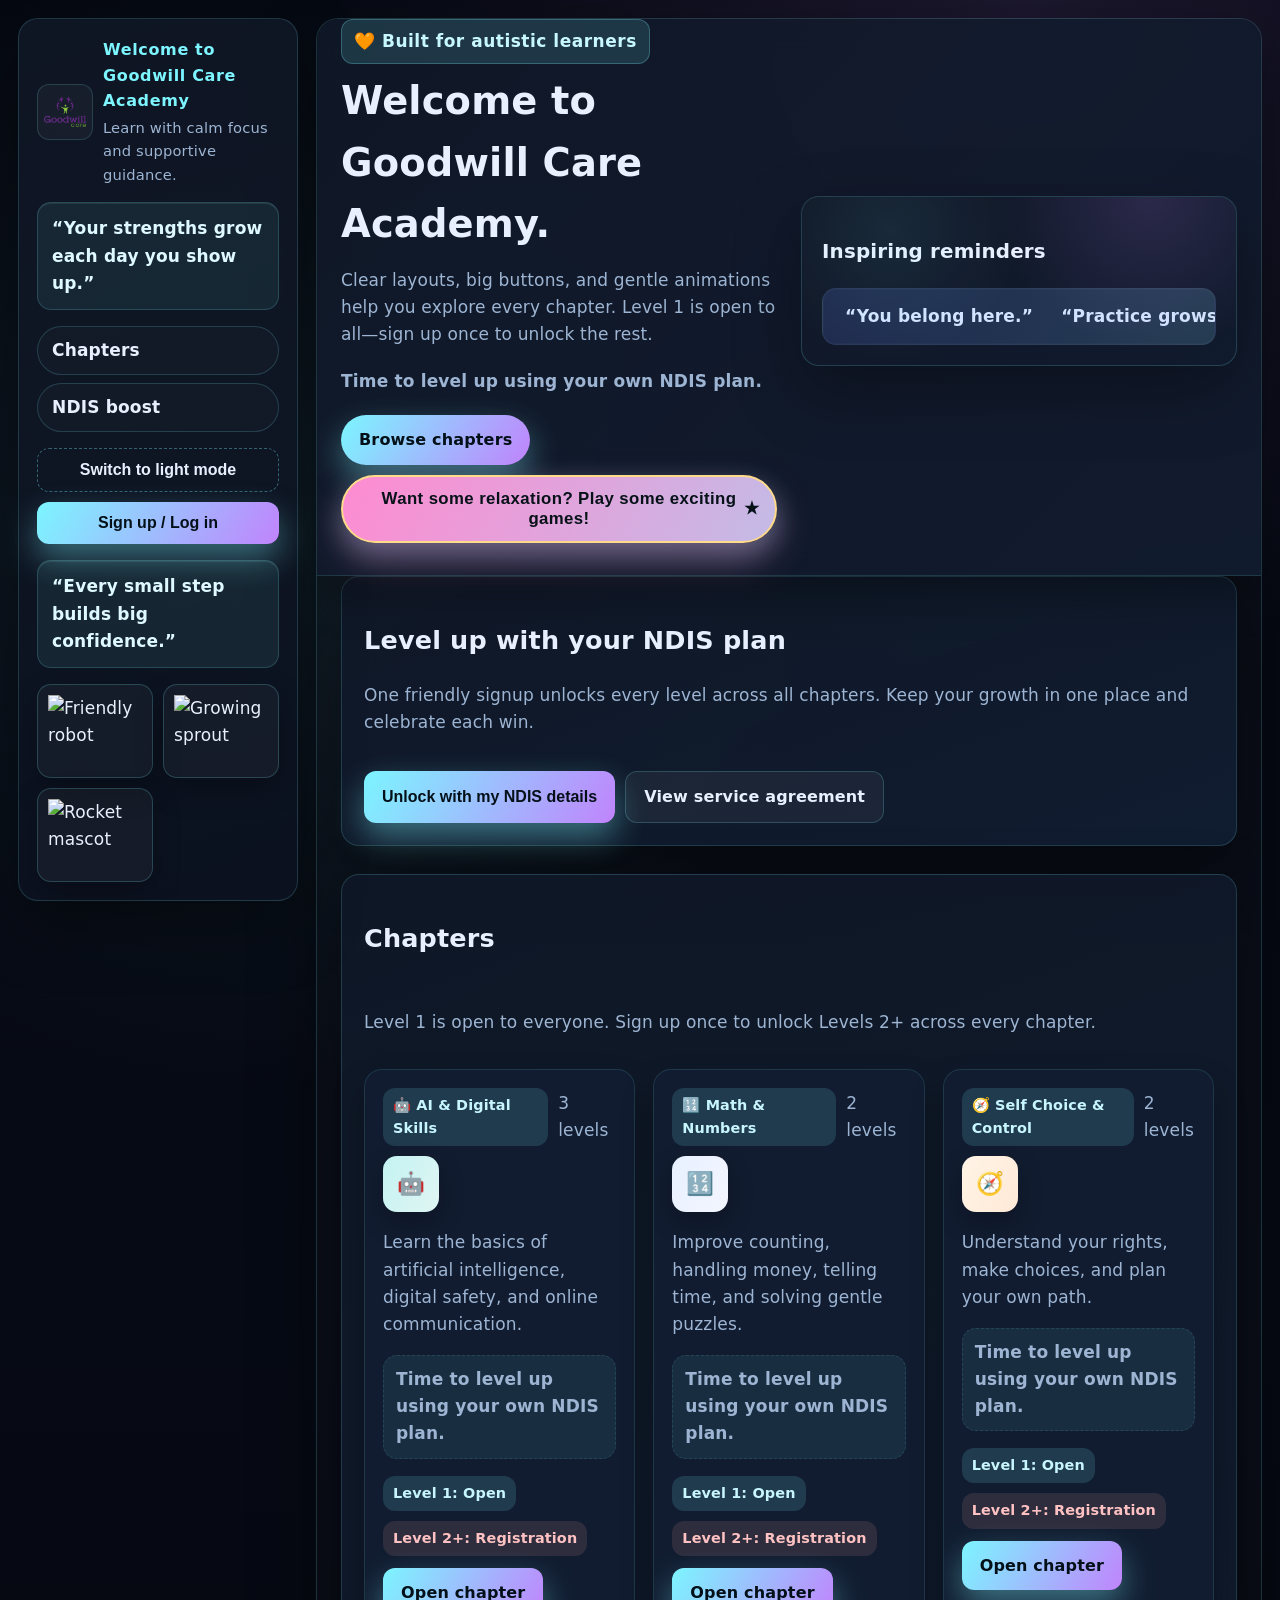
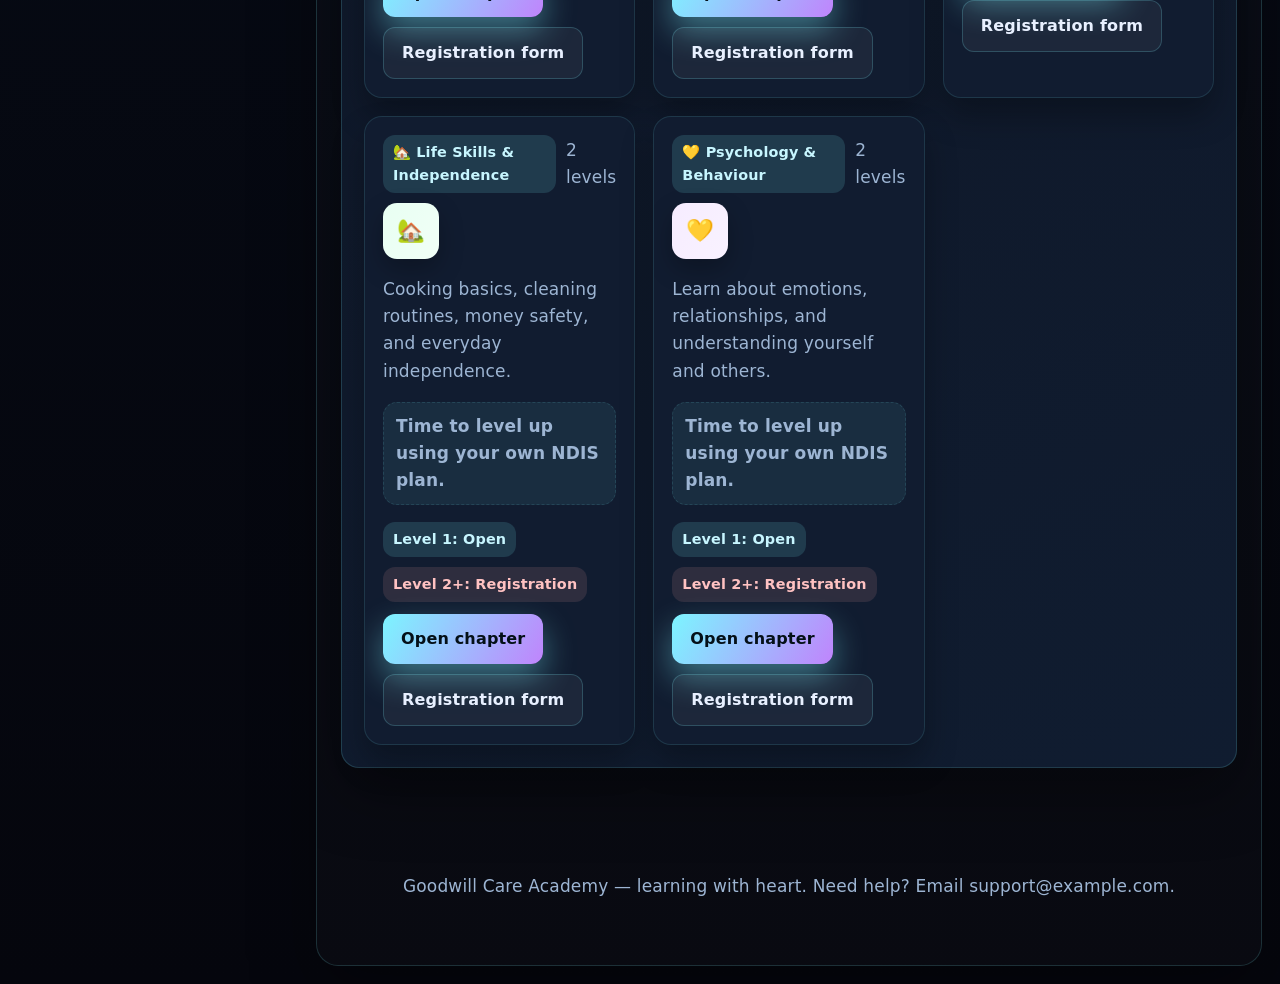
==== commit abfd9f6a: "Add theme toggle and refresh dashboard layout" ====
--- a/index.html
+++ b/index.html
@@ -11,18 +11,18 @@
     <aside class="sidebar" aria-label="Main navigation">
       <div class="brand-row">
         <img src="assets/logo.png" alt="Goodwill Care Academy" class="brand-logo">
-        <div class="brand-text">
+      <div class="brand-text">
           <h1>Welcome to Goodwill Care Academy</h1>
           <p>Learn with calm focus and supportive guidance.</p>
-        </div>
+      </div>
       </div>
       <div class="side-quote">“Your strengths grow each day you show up.”</div>
       <nav class="side-nav">
         <a class="nav-link" href="#chapters">Chapters</a>
-        <a class="nav-link" href="#how">How it works</a>
-        <a class="nav-link" href="#support">Support</a>
+        <a class="nav-link" href="#ndis">NDIS boost</a>
       </nav>
       <div class="nav-actions">
+        <button class="btn btn-ghost" type="button" data-theme-toggle aria-pressed="false">Switch to light mode</button>
         <span id="auth-badge" class="auth-badge" style="display:none"></span>
         <button class="btn btn-primary" id="auth-button" type="button">Sign up / Log in</button>
         <button class="btn btn-ghost" id="logout-button" type="button" style="display:none">Log out</button>
@@ -41,6 +41,7 @@
           <div class="tag">🧡 Built for autistic learners</div>
           <h1 id="page-title">Welcome to Goodwill Care Academy</h1>
           <p>Clear layouts, big buttons, and gentle animations help you explore every chapter. Level 1 is open to all—sign up once to unlock the rest.</p>
+          <p class="ndis-promise">Time to level up using your own NDIS plan.</p>
           <div class="level-actions">
             <a class="btn btn-primary btn-pill floating" href="#chapters">Browse chapters</a>
             <button class="btn btn-games btn-pill" type="button" data-games-button>Want some relaxation? Play some exciting games!</button>
@@ -62,53 +63,23 @@
       </header>
 
       <main class="container">
+        <section id="ndis" class="surface ndis-cta">
+          <div>
+            <h2>Level up with your NDIS plan</h2>
+            <p class="subtle">One friendly signup unlocks every level across all chapters. Keep your growth in one place and celebrate each win.</p>
+          </div>
+          <div class="ndis-actions">
+            <button class="btn btn-primary" type="button" id="auth-button-cta">Unlock with my NDIS details</button>
+            <a class="btn btn-secondary" href="https://docs.google.com/forms/d/e/1FAIpQLSeJvh3EDbSGaI5uTzQkXIaUNqAN46JVl-U6zPSPBcaNFggBBg/viewform?usp=publish-editor" target="_blank" rel="noreferrer">View service agreement</a>
+          </div>
+        </section>
+
         <section id="chapters" class="surface">
           <div class="section-title">
             <h2>Chapters</h2>
             <p class="subtle">Level 1 is open to everyone. Sign up once to unlock Levels 2+ across every chapter.</p>
           </div>
           <div id="chapter-grid" class="chapter-grid" aria-live="polite"></div>
-        </section>
-
-        <section id="how">
-          <div class="section-title">
-            <h2>How it works</h2>
-            <p class="subtle">Same calm theme everywhere so you can focus on learning.</p>
-          </div>
-          <div class="layout-two-col">
-            <div class="surface">
-              <h3>Step-by-step flow</h3>
-              <ol class="simple-list">
-                  <li>Open any chapter and begin with the free Level 1 lesson.</li>
-                  <li>Sign up (name, email, NDIS, plan manager) to unlock every Level 2+ instantly.</li>
-                  <li>Admins can review clients on the Admin page and lock/unlock access.</li>
-                  <li>Fresh lessons and levels are added regularly to keep skills growing.</li>
-              </ol>
-              <div class="info-banner" id="support">
-                <span>🧠</span>
-                <div>
-                  <strong>Tip:</strong> Use short sentences and bright icons to stay focused. All pages follow one theme so every click feels familiar.
-                </div>
-              </div>
-            </div>
-            <div class="surface">
-              <h3>Comfort-first design</h3>
-              <ul class="checklist">
-                <li>✅ Soft gradients and generous breathing room.</li>
-                <li>✅ Reduced motion and clear focus states.</li>
-                <li>✅ Encouraging callouts and progress bars for motivation.</li>
-                <li>✅ Visible, high-contrast buttons with rounded edges.</li>
-              </ul>
-            </div>
-          </div>
-        </section>
-
-        <section>
-          <div class="section-title">
-            <h2>Platform features</h2>
-            <p class="subtle">Built for accessibility, joy, and easy hosting on GoDaddy or any static service.</p>
-          </div>
-          <div id="feature-grid" class="feature-grid"></div>
         </section>
       </main>
 
--- a/assets/css/theme.css
+++ b/assets/css/theme.css
@@ -7,9 +7,33 @@
   --accent: #c084fc;
   --muted: #9db5d3;
   --text: #e8f0ff;
+  --bg-gradient: radial-gradient(circle at 20% 20%, rgba(124, 245, 255, 0.08), transparent 25%),
+    radial-gradient(circle at 80% 0%, rgba(192, 132, 252, 0.12), transparent 25%),
+    linear-gradient(180deg, #050811 0%, #060a14 50%, #05060d 100%);
   --shadow: 0 24px 64px rgba(0, 0, 0, 0.35);
   --radius: 18px;
   --font: 'Inter', 'Nunito', system-ui, -apple-system, sans-serif;
+  --sidebar-bg: linear-gradient(160deg, rgba(17, 24, 39, 0.85), rgba(12, 18, 32, 0.95));
+  --surface-bg: linear-gradient(160deg, rgba(16, 24, 40, 0.92), rgba(17, 30, 50, 0.94));
+  --surface-border: rgba(124, 245, 255, 0.16);
+  --card-border: rgba(124, 245, 255, 0.12);
+}
+
+:root[data-theme='light'] {
+  --bg: #f5f8ff;
+  --surface: #ffffff;
+  --surface-2: #f2f6ff;
+  --primary: #1d7abf;
+  --primary-strong: #0f65a1;
+  --accent: #8b5cf6;
+  --muted: #4a5568;
+  --text: #0b1729;
+  --bg-gradient: linear-gradient(180deg, #f9fbff 0%, #eef3ff 50%, #e4ebff 100%);
+  --shadow: 0 16px 40px rgba(12, 24, 56, 0.14);
+  --sidebar-bg: linear-gradient(160deg, #eef4ff, #e3ecff);
+  --surface-bg: linear-gradient(160deg, #ffffff, #f3f6ff);
+  --surface-border: rgba(12, 24, 56, 0.12);
+  --card-border: rgba(12, 24, 56, 0.16);
 }
 
 * {
@@ -20,9 +44,7 @@
   margin: 0;
   font-family: var(--font);
   font-size: 17px;
-  background: radial-gradient(circle at 20% 20%, rgba(124, 245, 255, 0.08), transparent 25%),
-    radial-gradient(circle at 80% 0%, rgba(192, 132, 252, 0.12), transparent 25%),
-    linear-gradient(180deg, #050811 0%, #060a14 50%, #05060d 100%);
+  background: var(--bg-gradient);
   color: var(--text);
   line-height: 1.6;
   letter-spacing: 0.01em;
@@ -37,8 +59,8 @@
 
 .sidebar {
   width: 280px;
-  background: linear-gradient(160deg, rgba(17, 24, 39, 0.85), rgba(12, 18, 32, 0.95));
-  border: 1px solid rgba(124, 245, 255, 0.14);
+  background: var(--sidebar-bg);
+  border: 1px solid var(--surface-border);
   border-radius: 20px;
   padding: 18px;
   position: sticky;
@@ -64,7 +86,7 @@
   border-radius: 12px;
   background: rgba(255, 255, 255, 0.04);
   padding: 6px;
-  border: 1px solid rgba(124, 245, 255, 0.22);
+  border: 1px solid var(--surface-border);
 }
 
 .brand-text h1 {
@@ -132,7 +154,7 @@
 .app-main {
   flex: 1;
   background: rgba(255, 255, 255, 0.02);
-  border: 1px solid rgba(124, 245, 255, 0.08);
+  border: 1px solid var(--surface-border);
   border-radius: 22px;
   box-shadow: var(--shadow);
   overflow: hidden;
@@ -227,6 +249,12 @@
   gap: 10px;
 }
 
+.nav-actions .btn[data-theme-toggle] {
+  border-style: dashed;
+  background: transparent;
+  color: var(--text);
+}
+
 .hero {
   display: grid;
   gap: 24px;
@@ -243,6 +271,12 @@
 .hero-text p {
   margin: 0 0 20px;
   color: var(--muted);
+}
+
+.ndis-promise {
+  font-weight: 800;
+  color: var(--primary);
+  margin-top: -8px;
 }
 
 .hero-card {
@@ -336,6 +370,11 @@
   box-shadow: 0 16px 36px rgba(255, 139, 209, 0.35), 0 10px 26px rgba(124, 245, 255, 0.25);
   position: relative;
   overflow: hidden;
+  font-size: 1.05rem;
+  letter-spacing: 0.4px;
+  border: 2px solid #ffda8b;
+  background-size: 220% 220%;
+  animation: shimmer 4s ease infinite;
 }
 
 .btn-games::after {
@@ -348,6 +387,12 @@
 .btn-games:hover {
   transform: translateY(-2px) scale(1.01);
   box-shadow: 0 18px 40px rgba(255, 139, 209, 0.4);
+}
+
+@keyframes shimmer {
+  0% { background-position: 0% 50%; }
+  50% { background-position: 100% 50%; }
+  100% { background-position: 0% 50%; }
 }
 
 .btn-voice {
@@ -379,8 +424,8 @@
 }
 
 .surface {
-  background: linear-gradient(160deg, rgba(16, 24, 40, 0.92), rgba(17, 30, 50, 0.94));
-  border: 1px solid rgba(124, 245, 255, 0.16);
+  background: var(--surface-bg);
+  border: 1px solid var(--surface-border);
   border-radius: var(--radius);
   padding: 22px;
   box-shadow: var(--shadow);
@@ -399,10 +444,24 @@
   gap: 18px;
 }
 
+.ndis-cta {
+  display: flex;
+  justify-content: space-between;
+  align-items: center;
+  gap: 18px;
+  flex-wrap: wrap;
+}
+
+.ndis-actions {
+  display: flex;
+  gap: 10px;
+  flex-wrap: wrap;
+}
+
 .chapter-card,
 .level-card {
   background: var(--surface-2);
-  border: 1px solid rgba(124, 245, 255, 0.12);
+  border: 1px solid var(--card-border);
   border-radius: var(--radius);
   padding: 18px;
   box-shadow: 0 18px 32px rgba(0, 0, 0, 0.28);
@@ -439,6 +498,25 @@
 .level-card > * {
   position: relative;
   z-index: 1;
+}
+
+.chapter-aurora {
+  position: absolute;
+  inset: -30% -20% auto -20%;
+  height: 60%;
+  background: radial-gradient(circle at 30% 40%, var(--chapter-accent, var(--primary)) 0%, transparent 55%);
+  filter: blur(12px);
+  opacity: 0.6;
+  pointer-events: none;
+}
+
+.ndis-note {
+  background: rgba(124, 245, 255, 0.08);
+  border: 1px dashed var(--card-border);
+  padding: 10px 12px;
+  border-radius: 14px;
+  color: var(--text);
+  font-weight: 700;
 }
 
 .chapter-card .meta,
@@ -864,6 +942,29 @@
   bottom: 12px;
 }
 
+.video-help {
+  position: absolute;
+  left: 14px;
+  bottom: 12px;
+  background: rgba(0, 0, 0, 0.62);
+  padding: 10px 14px;
+  border-radius: 12px;
+  border: 1px solid rgba(255, 218, 139, 0.8);
+  color: #ffda8b;
+  font-weight: 700;
+  max-width: 60%;
+  box-shadow: 0 12px 28px rgba(0, 0, 0, 0.28);
+  opacity: 0;
+  pointer-events: none;
+  transform: translateY(8px);
+  transition: opacity 0.2s ease, transform 0.2s ease;
+}
+
+.video-help.visible {
+  opacity: 1;
+  transform: translateY(0);
+}
+
 .subtle.highlight {
   color: #e5f4ff;
   font-size: 1.05rem;
@@ -921,9 +1022,10 @@
 
 .swipe-step p {
   margin: 0;
-  font-size: 1.1rem;
-  font-weight: 800;
-  line-height: 1.6;
+  font-size: 1.2rem;
+  font-weight: 900;
+  line-height: 1.7;
+  letter-spacing: 0.2px;
 }
 
 .swipe-hint {
@@ -989,6 +1091,39 @@
 .level-card:hover .glow-ring,
 .lesson-card:hover .glow-ring {
   opacity: 1;
+}
+
+:root[data-theme='light'] header {
+  background: linear-gradient(135deg, #e8f0ff, #dfe8ff);
+  border-bottom: 1px solid var(--surface-border);
+}
+
+:root[data-theme='light'] .hero-card {
+  background: linear-gradient(145deg, #ffffff, #eef3ff);
+  border-color: var(--surface-border);
+}
+
+:root[data-theme='light'] .side-quote {
+  background: rgba(29, 122, 191, 0.08);
+  border-color: var(--surface-border);
+  color: #0b1729;
+}
+
+:root[data-theme='light'] .mascot {
+  background: rgba(0, 0, 0, 0.02);
+  border-color: var(--surface-border);
+  box-shadow: 0 12px 24px rgba(12, 24, 56, 0.12);
+}
+
+:root[data-theme='light'] .chapter-card,
+:root[data-theme='light'] .level-card {
+  box-shadow: 0 12px 28px rgba(12, 24, 56, 0.12);
+}
+
+:root[data-theme='light'] .nav-link {
+  background: rgba(29, 122, 191, 0.06);
+  border-color: var(--surface-border);
+  color: #0b1729;
 }
 
 @keyframes floaty {
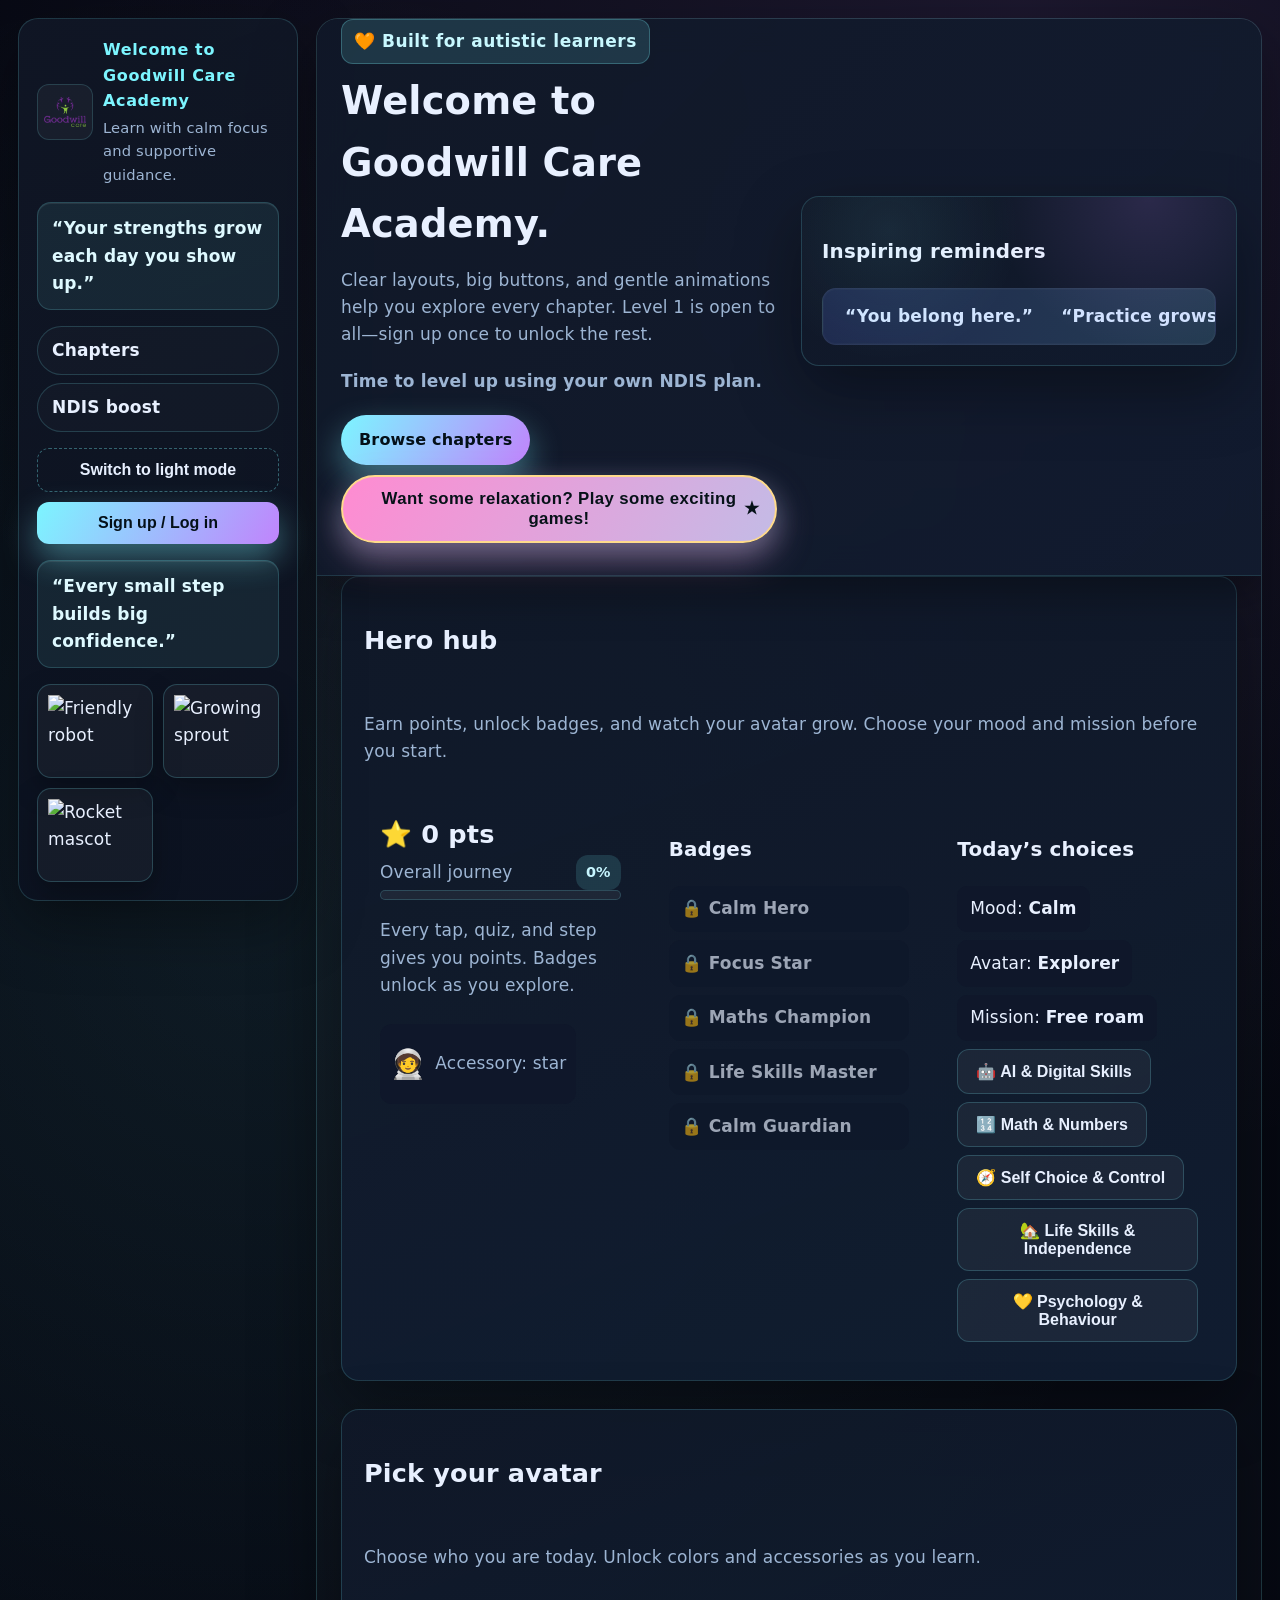
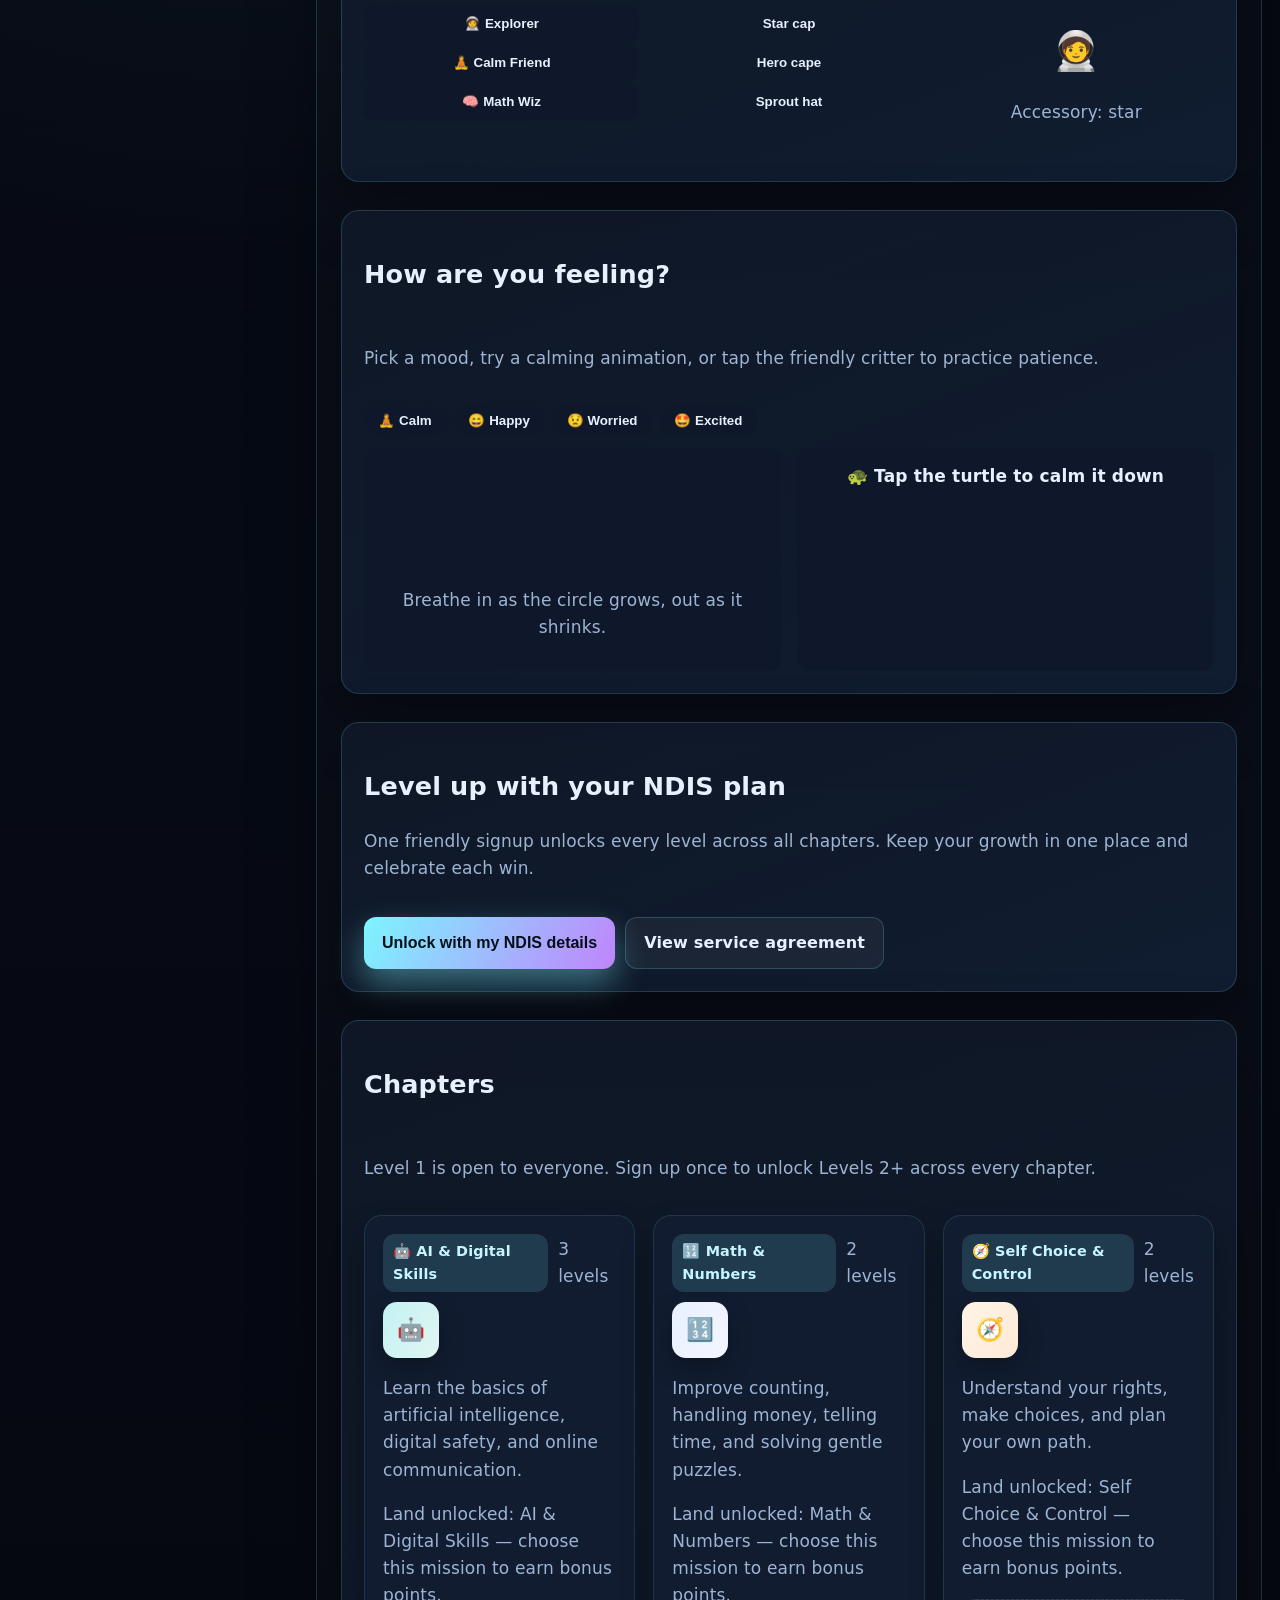
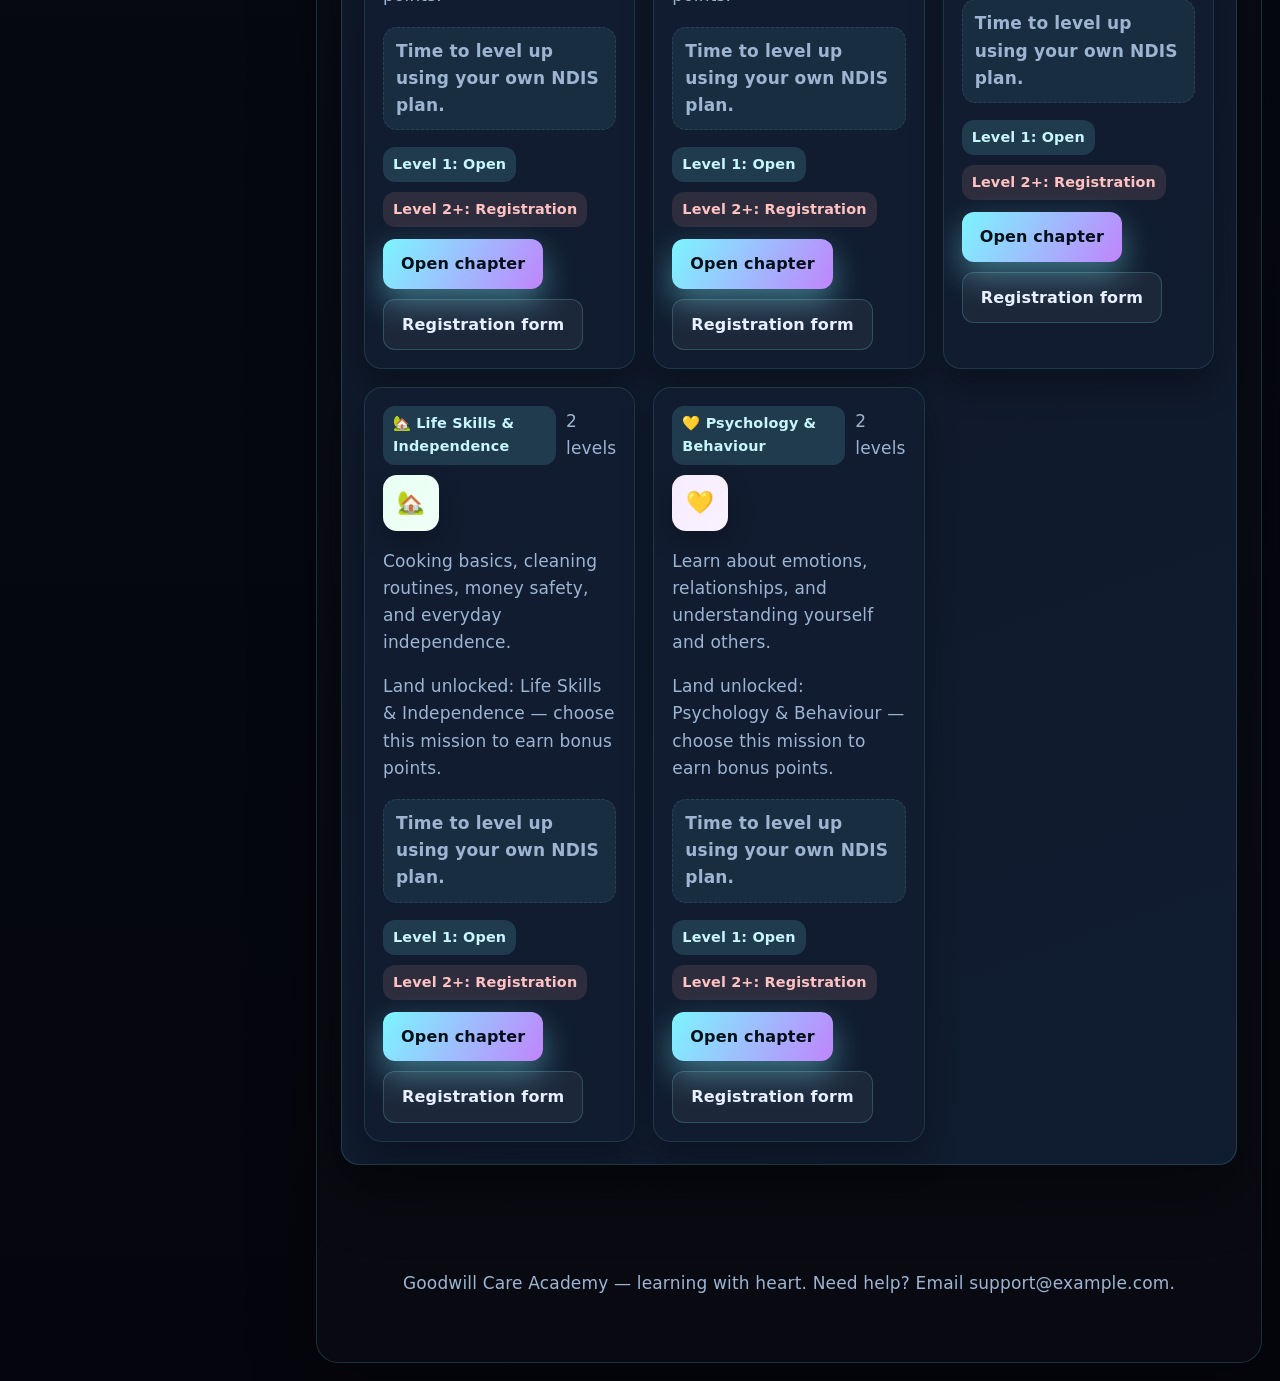
==== commit 1dc59281: "Add gamified rewards and mood tools" ====
--- a/index.html
+++ b/index.html
@@ -63,6 +63,12 @@
       </header>
 
       <main class="container">
+        <section class="surface" id="player-hub"></section>
+
+        <section class="surface" id="avatar-lab"></section>
+
+        <section class="surface" id="emotion-zone"></section>
+
         <section id="ndis" class="surface ndis-cta">
           <div>
             <h2>Level up with your NDIS plan</h2>
@@ -88,6 +94,8 @@
       </footer>
     </div>
   </div>
+
+  <div class="toast" id="celebrate-toast">🎉 Great job!</div>
 
   <div class="modal" id="auth-modal" role="dialog" aria-modal="true" aria-labelledby="auth-title">
     <div class="modal-card">
--- a/assets/css/theme.css
+++ b/assets/css/theme.css
@@ -20,20 +20,20 @@
 }
 
 :root[data-theme='light'] {
-  --bg: #f5f8ff;
+  --bg: #f4fbf6;
   --surface: #ffffff;
-  --surface-2: #f2f6ff;
-  --primary: #1d7abf;
-  --primary-strong: #0f65a1;
-  --accent: #8b5cf6;
-  --muted: #4a5568;
-  --text: #0b1729;
-  --bg-gradient: linear-gradient(180deg, #f9fbff 0%, #eef3ff 50%, #e4ebff 100%);
-  --shadow: 0 16px 40px rgba(12, 24, 56, 0.14);
-  --sidebar-bg: linear-gradient(160deg, #eef4ff, #e3ecff);
-  --surface-bg: linear-gradient(160deg, #ffffff, #f3f6ff);
-  --surface-border: rgba(12, 24, 56, 0.12);
-  --card-border: rgba(12, 24, 56, 0.16);
+  --surface-2: #eef8f0;
+  --primary: #1d9c66;
+  --primary-strong: #14724b;
+  --accent: #3f9bc0;
+  --muted: #153040;
+  --text: #08131f;
+  --bg-gradient: linear-gradient(180deg, #f7fcf8 0%, #eef8f1 50%, #e6f4eb 100%);
+  --shadow: 0 12px 30px rgba(10, 40, 22, 0.14);
+  --sidebar-bg: linear-gradient(160deg, #f1fbf4, #e6f6ec);
+  --surface-bg: linear-gradient(160deg, #ffffff, #eef8f1);
+  --surface-border: rgba(10, 40, 22, 0.18);
+  --card-border: rgba(10, 40, 22, 0.24);
 }
 
 * {
@@ -1035,6 +1035,183 @@
   font-weight: 700;
 }
 
+.player-grid {
+  display: grid;
+  grid-template-columns: repeat(auto-fit, minmax(240px, 1fr));
+  gap: 1rem;
+}
+
+.score-card {
+  background: var(--surface-raise);
+  border-radius: 16px;
+  padding: 1rem;
+  position: relative;
+  overflow: hidden;
+}
+
+.score-points {
+  font-size: 1.6rem;
+  font-weight: 700;
+}
+
+.badge-row {
+  display: grid;
+  grid-template-columns: repeat(auto-fit, minmax(140px, 1fr));
+  gap: 0.5rem;
+}
+
+.badge-chip {
+  padding: 0.6rem 0.8rem;
+  border-radius: 12px;
+  background: var(--surface);
+  border: 1px solid var(--border-strong);
+  font-weight: 600;
+}
+
+.badge-chip.off {
+  opacity: 0.65;
+}
+
+.choice-row {
+  display: flex;
+  gap: 0.5rem;
+  flex-wrap: wrap;
+  margin-bottom: 0.5rem;
+}
+
+.choice-card {
+  padding: 0.6rem 0.8rem;
+  border-radius: 10px;
+  background: var(--surface);
+  border: 1px dashed var(--border-strong);
+}
+
+.mission-row {
+  display: flex;
+  gap: 0.5rem;
+  flex-wrap: wrap;
+}
+
+.hud-avatar {
+  margin-top: 0.5rem;
+  padding: 0.6rem;
+  border-radius: 12px;
+  background: var(--surface);
+  display: inline-flex;
+  align-items: center;
+  gap: 0.6rem;
+}
+
+.hud-emoji {
+  font-size: 1.8rem;
+}
+
+.avatar-grid {
+  display: grid;
+  grid-template-columns: repeat(auto-fit, minmax(220px, 1fr));
+  gap: 0.75rem;
+}
+
+.avatar-choice {
+  width: 100%;
+  padding: 0.75rem;
+  border-radius: 12px;
+  border: 1px solid var(--border-strong);
+  background: var(--surface);
+  color: var(--text-primary);
+  font-weight: 700;
+  cursor: pointer;
+}
+
+.avatar-choice.ghost {
+  background: transparent;
+}
+
+.avatar-preview {
+  border-radius: 14px;
+  padding: 1rem;
+  background: linear-gradient(135deg, var(--surface), var(--surface-raise));
+  text-align: center;
+}
+
+.avatar-emoji {
+  font-size: 2.4rem;
+}
+
+.feeling-row {
+  display: flex;
+  gap: 0.5rem;
+  flex-wrap: wrap;
+}
+
+.mood-chip {
+  border: 1px solid var(--border-strong);
+  background: var(--surface);
+  border-radius: 16px;
+  padding: 0.5rem 0.9rem;
+  cursor: pointer;
+  font-weight: 700;
+  color: var(--text-primary);
+}
+
+.calm-tools {
+  display: grid;
+  grid-template-columns: repeat(auto-fit, minmax(200px, 1fr));
+  gap: 1rem;
+  margin-top: 0.75rem;
+}
+
+.breathing-card {
+  text-align: center;
+  padding: 0.75rem;
+  border-radius: 12px;
+  background: var(--surface);
+}
+
+.breathing-circle {
+  width: 110px;
+  height: 110px;
+  margin: 0 auto 0.5rem;
+  border-radius: 50%;
+  background: radial-gradient(circle at 30% 30%, var(--primary), var(--surface-raise));
+  animation: breathe 6s ease-in-out infinite;
+}
+
+@keyframes breathe {
+  0% { transform: scale(0.9); opacity: 0.85; }
+  50% { transform: scale(1.08); opacity: 1; }
+  100% { transform: scale(0.9); opacity: 0.85; }
+}
+
+.calm-pet {
+  padding: 0.9rem;
+  border-radius: 12px;
+  border: 1px solid var(--border-strong);
+  background: var(--surface);
+  text-align: center;
+  font-weight: 700;
+  cursor: pointer;
+}
+
+.calm-pet.soothed {
+  background: linear-gradient(120deg, rgba(64, 225, 166, 0.15), rgba(120, 200, 255, 0.2));
+}
+
+.celebrate-burst {
+  position: fixed;
+  inset: 0;
+  pointer-events: none;
+  background: radial-gradient(circle at 30% 30%, rgba(255,255,255,0.25), transparent 40%),
+    radial-gradient(circle at 70% 70%, rgba(255,255,255,0.25), transparent 40%);
+  animation: burst 1s ease-out;
+  z-index: 999;
+}
+
+@keyframes burst {
+  from { opacity: 1; transform: scale(1); }
+  to { opacity: 0; transform: scale(1.15); }
+}
+
 .swipe-nav {
   position: absolute;
   top: 50%;
@@ -1109,6 +1286,18 @@
   color: #0b1729;
 }
 
+:root[data-theme='light'] .badge {
+  background: rgba(10, 40, 22, 0.12);
+  color: #0b1c2a;
+  border-color: rgba(10, 40, 22, 0.24);
+}
+
+:root[data-theme='light'] .badge.locked {
+  background: rgba(148, 38, 38, 0.16);
+  color: #3b0c0c;
+  border-color: rgba(148, 38, 38, 0.32);
+}
+
 :root[data-theme='light'] .mascot {
   background: rgba(0, 0, 0, 0.02);
   border-color: var(--surface-border);
@@ -1117,13 +1306,106 @@
 
 :root[data-theme='light'] .chapter-card,
 :root[data-theme='light'] .level-card {
-  box-shadow: 0 12px 28px rgba(12, 24, 56, 0.12);
+  box-shadow: 0 10px 22px rgba(12, 48, 24, 0.12);
 }
 
 :root[data-theme='light'] .nav-link {
-  background: rgba(29, 122, 191, 0.06);
+  background: rgba(45, 191, 127, 0.08);
   border-color: var(--surface-border);
   color: #0b1729;
+}
+
+:root[data-theme='light'] .btn {
+  color: var(--text);
+}
+
+:root[data-theme='light'] .btn-primary {
+  color: #06271a;
+  box-shadow: none;
+}
+
+:root[data-theme='light'] .btn-secondary {
+  background: linear-gradient(135deg, #f2faf4, #e6f6ec);
+  color: #0b1729;
+  border-color: var(--surface-border);
+  box-shadow: none;
+}
+
+:root[data-theme='light'] .btn-ghost {
+  color: var(--primary-strong);
+  border-color: rgba(45, 191, 127, 0.45);
+}
+
+:root[data-theme='light'] .btn-games {
+  color: #06271a;
+  border-color: #ffd27a;
+  box-shadow: none;
+}
+
+:root[data-theme='light'] .btn-voice {
+  color: var(--primary-strong);
+  background: rgba(45, 191, 127, 0.14);
+  border-color: rgba(45, 191, 127, 0.32);
+}
+
+:root[data-theme='light'] .chapter-card h3,
+:root[data-theme='light'] .level-card h3 {
+  color: var(--text);
+}
+
+:root[data-theme='light'] .chapter-card,
+:root[data-theme='light'] .level-card {
+  color: var(--text);
+}
+
+:root[data-theme='light'] .chapter-card .meta strong,
+:root[data-theme='light'] .chapter-card .meta span,
+:root[data-theme='light'] .level-card .meta strong,
+:root[data-theme='light'] .level-card .meta span {
+  color: #0a1b2b;
+}
+
+:root[data-theme='light'] .chapter-card p,
+:root[data-theme='light'] .level-card p,
+:root[data-theme='light'] .ndis-note {
+  color: #0b1c2a;
+}
+
+:root[data-theme='light'] .chapter-card .meta,
+:root[data-theme='light'] .level-card header {
+  color: #0b1c2a;
+}
+
+:root[data-theme='light'] .chapter-card .status-pill,
+:root[data-theme='light'] .level-card .status-pill {
+  color: #0b1c2a;
+  background: rgba(29, 156, 102, 0.18);
+  border-color: rgba(10, 40, 22, 0.24);
+}
+
+:root[data-theme='light'] .alert {
+  background: rgba(148, 38, 38, 0.16);
+  color: #3b0c0c;
+  border-color: rgba(148, 38, 38, 0.32);
+}
+
+:root[data-theme='light'] .inspire-ticker {
+  background: linear-gradient(90deg, rgba(29, 156, 102, 0.16), rgba(29, 122, 191, 0.16));
+  border-color: rgba(10, 40, 22, 0.2);
+}
+
+:root[data-theme='light'] .inspire-track span {
+  color: #0b1c2a;
+}
+
+:root[data-theme='light'] .swipe-hint {
+  color: #0b1c2a;
+}
+
+:root[data-theme='light'] .auth-badge {
+  background: rgba(10, 40, 22, 0.12);
+  color: #0b1c2a;
+  border-color: rgba(10, 40, 22, 0.26);
 }
 
 @keyframes floaty {
@@ -1145,11 +1427,15 @@
 @media (max-width: 720px) {
   .app-shell {
     flex-direction: column;
+    gap: 12px;
+    padding: 12px;
   }
   .sidebar {
     position: relative;
     top: 0;
     width: 100%;
+    padding: 14px;
+    gap: 12px;
   }
   .topbar {
     flex-direction: column;
@@ -1158,7 +1444,87 @@
   nav {
     width: 100%;
   }
+  .app-main header,
+  .app-main main {
+    padding: 0 16px 24px;
+  }
+  .hero {
+    grid-template-columns: 1fr;
+    padding: 14px 16px 20px;
+  }
+  .hero-text h1 {
+    font-size: clamp(1.8rem, 6vw, 2.2rem);
+  }
+  .hero-card {
+    padding: 16px;
+  }
   .progress-row {
     grid-template-columns: 1fr;
   }
-}
+  .chapter-grid,
+  .feature-grid,
+  .level-grid {
+    grid-template-columns: 1fr;
+  }
+  .surface {
+    padding: 16px;
+  }
+  .lesson-tabs {
+    gap: 8px;
+  }
+  .lesson-tab {
+    font-size: 1rem;
+    padding: 10px 12px;
+  }
+  .lesson-meta {
+    font-size: 0.95rem;
+  }
+  .quiz-options label {
+    grid-template-columns: 1fr;
+    text-align: left;
+  }
+  .level-actions {
+    flex-wrap: wrap;
+  }
+  .btn,
+  .btn-primary,
+  .btn-secondary,
+  .btn-ghost,
+  .btn-games,
+  .btn-voice {
+    width: 100%;
+  }
+  .ndis-cta {
+    flex-direction: column;
+    align-items: flex-start;
+  }
+  .mascot-stack {
+    grid-template-columns: repeat(auto-fit, minmax(64px, 1fr));
+  }
+}
+
+@media (max-width: 480px) {
+  body {
+    font-size: 16px;
+  }
+  .sidebar {
+    border-radius: 16px;
+  }
+  .app-main {
+    border-radius: 16px;
+  }
+  .chapter-card,
+  .level-card {
+    padding: 14px;
+  }
+  .lesson-tabs {
+    margin-bottom: 6px;
+  }
+  .lesson-card header {
+    flex-direction: column;
+    align-items: flex-start;
+  }
+  .inspire-track {
+    padding: 12px 16px;
+  }
+}
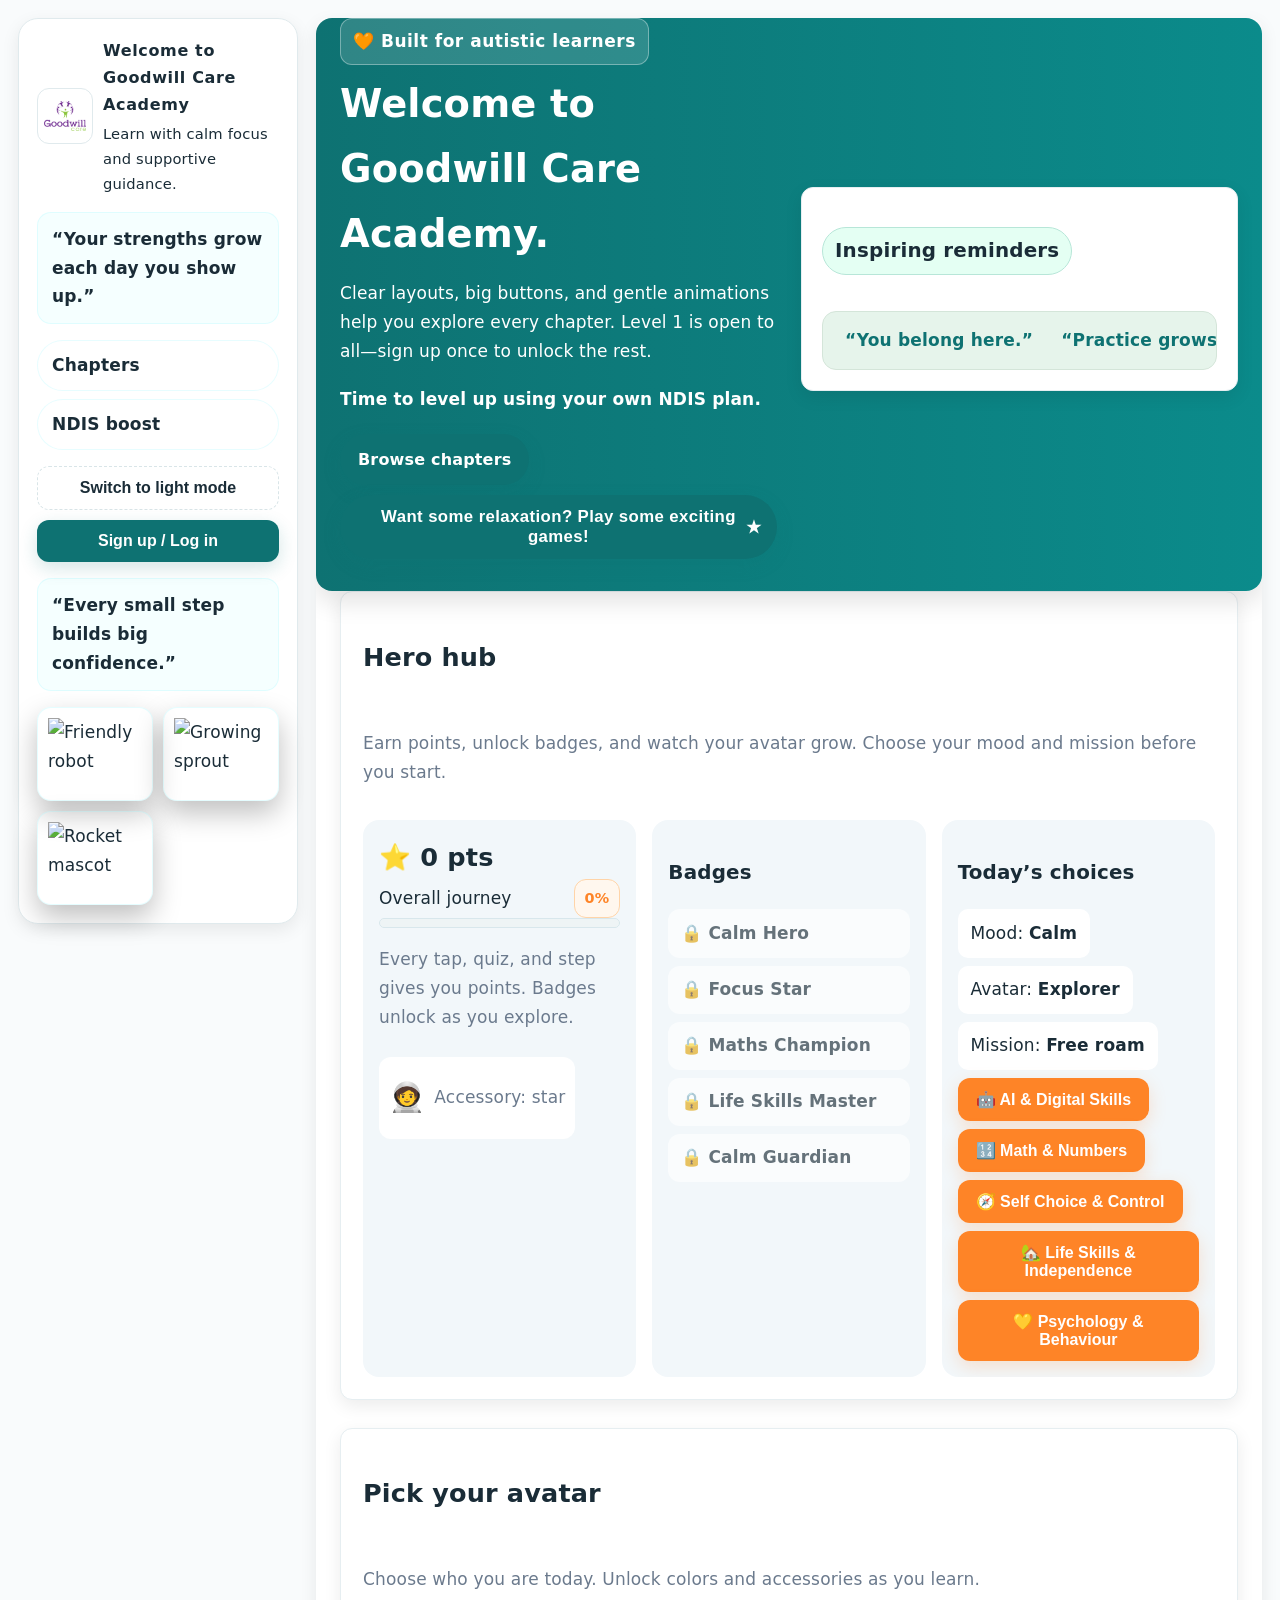
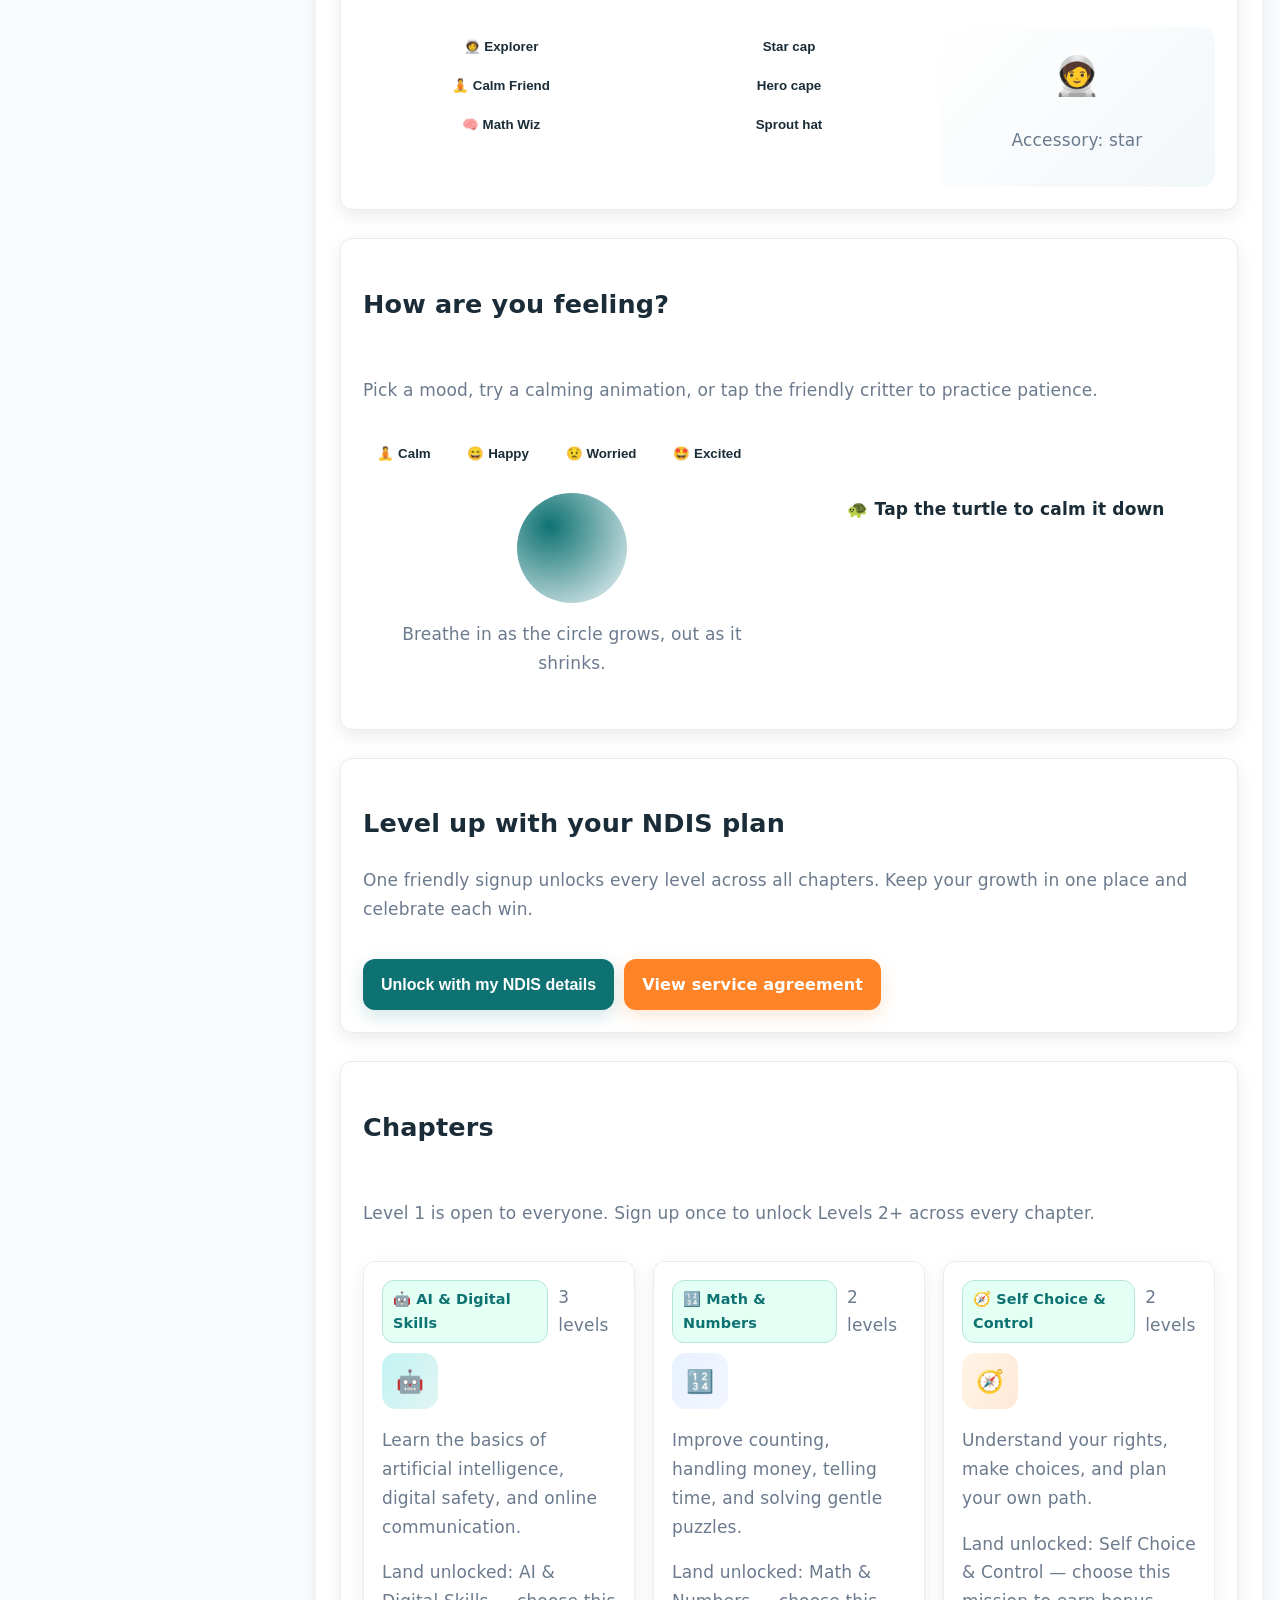
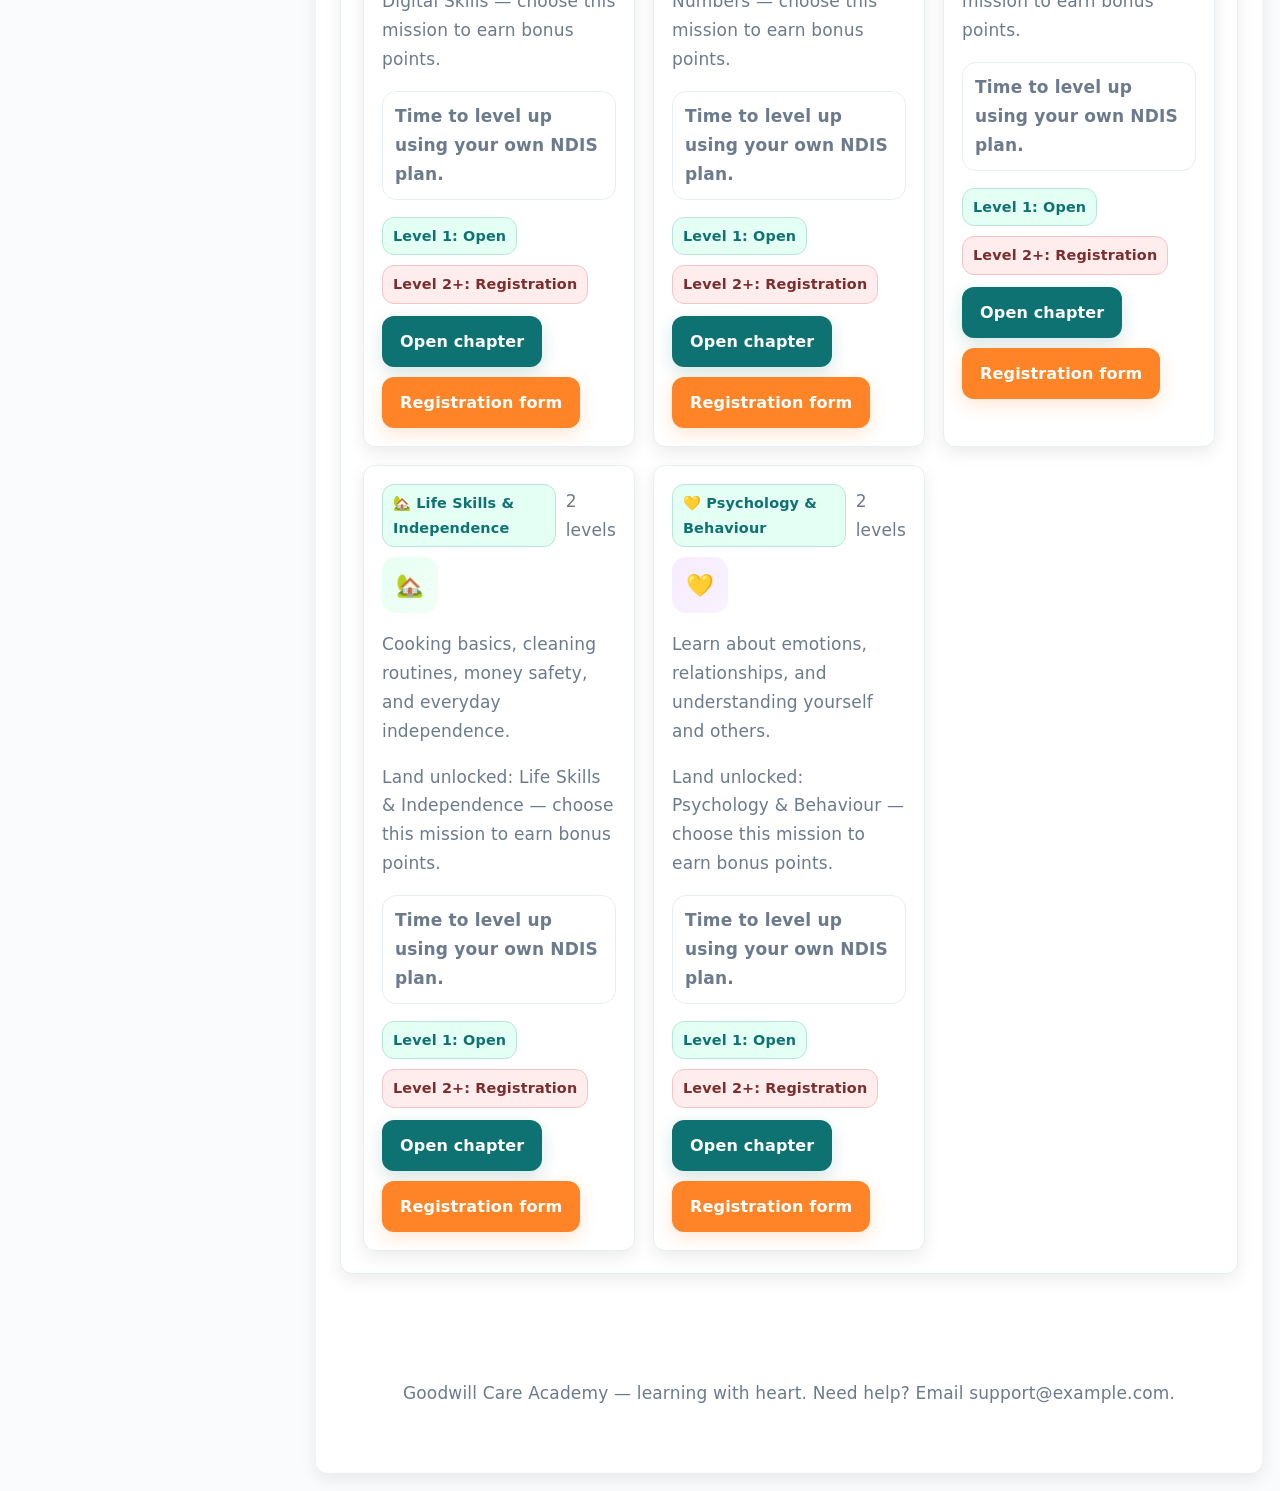
==== commit 01537f5d: "Improve hero ticker contrast on home and hero cards" ====
--- a/index.html
+++ b/index.html
@@ -6,7 +6,7 @@
   <title>Goodwill Academy – Calm LMS</title>
   <link rel="stylesheet" href="assets/css/theme.css">
 </head>
-<body data-page="home">
+<body data-page="home" class="module-styled">
   <div class="app-shell">
     <aside class="sidebar" aria-label="Main navigation">
       <div class="brand-row">
@@ -49,7 +49,7 @@
         </div>
         <div class="hero-card">
           <div class="glow-ring"></div>
-          <h3>Inspiring reminders</h3>
+          <h3 class="hero-ticker-title">Inspiring reminders</h3>
           <div class="inspire-ticker" aria-live="polite">
             <div class="inspire-track">
               <span>“You belong here.”</span>
--- a/assets/css/theme.css
+++ b/assets/css/theme.css
@@ -1,39 +1,44 @@
 :root {
-  --bg: #070b16;
-  --surface: #0f172a;
-  --surface-2: #111c30;
-  --primary: #7cf5ff;
-  --primary-strong: #52e0ff;
-  --accent: #c084fc;
-  --muted: #9db5d3;
-  --text: #e8f0ff;
-  --bg-gradient: radial-gradient(circle at 20% 20%, rgba(124, 245, 255, 0.08), transparent 25%),
-    radial-gradient(circle at 80% 0%, rgba(192, 132, 252, 0.12), transparent 25%),
-    linear-gradient(180deg, #050811 0%, #060a14 50%, #05060d 100%);
-  --shadow: 0 24px 64px rgba(0, 0, 0, 0.35);
-  --radius: 18px;
+  --bg: #f9fbfc;
+  --surface: #ffffff;
+  --surface-2: #ffffff;
+  --card-bg: #ffffff;
+  --primary: #0e7272;
+  --primary-strong: #0b5c5c;
+  --secondary: #fe8427;
+  --accent: #fe8427;
+  --muted: #6b7a8d;
+  --text: #1a2c37;
+  --bg-gradient: #f9fbfc;
+  --shadow: 0 6px 18px rgba(0, 0, 0, 0.08);
+  --radius: 12px;
   --font: 'Inter', 'Nunito', system-ui, -apple-system, sans-serif;
-  --sidebar-bg: linear-gradient(160deg, rgba(17, 24, 39, 0.85), rgba(12, 18, 32, 0.95));
-  --surface-bg: linear-gradient(160deg, rgba(16, 24, 40, 0.92), rgba(17, 30, 50, 0.94));
-  --surface-border: rgba(124, 245, 255, 0.16);
-  --card-border: rgba(124, 245, 255, 0.12);
+  --sidebar-bg: #ffffff;
+  --surface-bg: #ffffff;
+  --surface-border: #e0eaed;
+  --card-border: #e6eef1;
+  --surface-raise: #f2f7fa;
 }
 
 :root[data-theme='light'] {
-  --bg: #f4fbf6;
+  --bg: #f9fbfc;
   --surface: #ffffff;
-  --surface-2: #eef8f0;
-  --primary: #1d9c66;
-  --primary-strong: #14724b;
-  --accent: #3f9bc0;
-  --muted: #153040;
-  --text: #08131f;
-  --bg-gradient: linear-gradient(180deg, #f7fcf8 0%, #eef8f1 50%, #e6f4eb 100%);
-  --shadow: 0 12px 30px rgba(10, 40, 22, 0.14);
-  --sidebar-bg: linear-gradient(160deg, #f1fbf4, #e6f6ec);
-  --surface-bg: linear-gradient(160deg, #ffffff, #eef8f1);
-  --surface-border: rgba(10, 40, 22, 0.18);
-  --card-border: rgba(10, 40, 22, 0.24);
+  --surface-2: #ffffff;
+  --card-bg: #ffffff;
+  --primary: #0e7272;
+  --primary-strong: #0b5c5c;
+  --secondary: #fe8427;
+  --accent: #fe8427;
+  --muted: #6b7a8d;
+  --text: #1a2c37;
+  --bg-gradient: #f9fbfc;
+  --shadow: 0 6px 18px rgba(0, 0, 0, 0.08);
+  --radius: 12px;
+  --sidebar-bg: #ffffff;
+  --surface-bg: #ffffff;
+  --surface-border: #e0eaed;
+  --card-border: #e6eef1;
+  --surface-raise: #f2f7fa;
 }
 
 * {
@@ -44,10 +49,141 @@
   margin: 0;
   font-family: var(--font);
   font-size: 17px;
-  background: var(--bg-gradient);
-  color: var(--text);
-  line-height: 1.6;
+  background: var(--bg);
+  color: var(--text);
+  line-height: 1.7;
   letter-spacing: 0.01em;
+}
+
+/* Module-inspired skin (matches module-ai-level1.html visual style) */
+body.module-styled[data-theme='light'] {
+  background: #f9fbfc;
+  color: #1a2c37;
+}
+
+body.module-styled[data-theme='light'] .app-shell {
+  padding: 14px;
+  gap: 14px;
+  background: #f3f8fb;
+}
+
+body.module-styled[data-theme='light'] .sidebar {
+  background: #ffffff;
+  border: 1px solid #d9e5e8;
+  box-shadow: 0 6px 18px rgba(0, 0, 0, 0.08);
+}
+
+body.module-styled[data-theme='light'] .brand-text h1 {
+  color: #0e7272;
+}
+
+body.module-styled[data-theme='light'] .brand-text p,
+body.module-styled[data-theme='light'] .side-quote {
+  color: #36505f;
+}
+
+body.module-styled[data-theme='light'] .app-main {
+  background: transparent;
+  border: none;
+  box-shadow: none;
+}
+
+body.module-styled[data-theme='light'] header.hero {
+  background: linear-gradient(90deg, #0e7272, #0b8b8b);
+  border-radius: 16px;
+  border: none;
+  box-shadow: 0 10px 26px rgba(0, 0, 0, 0.12);
+}
+
+body.module-styled[data-theme='light'] .surface,
+body.module-styled[data-theme='light'] .hero-card,
+body.module-styled[data-theme='light'] .gamified-hub,
+body.module-styled[data-theme='light'] .ndis-cta,
+body.module-styled[data-theme='light'] .lesson-card,
+body.module-styled[data-theme='light'] .card,
+body.module-styled[data-theme='light'] .mission-card,
+body.module-styled[data-theme='light'] .badge-card,
+body.module-styled[data-theme='light'] .lesson-card-compact {
+  background: #ffffff;
+  border: 1px solid #e6eef1;
+  box-shadow: 0 6px 18px rgba(0, 0, 0, 0.08);
+  border-radius: 14px;
+}
+
+body.module-styled[data-theme='light'] .surface-heading h2,
+body.module-styled[data-theme='light'] .section-title h2,
+body.module-styled[data-theme='light'] .hero-card h3,
+body.module-styled[data-theme='light'] h1,
+body.module-styled[data-theme='light'] h2,
+body.module-styled[data-theme='light'] h3 {
+  color: #1a2c37;
+}
+
+body.module-styled[data-theme='light'] p,
+body.module-styled[data-theme='light'] .subtle,
+body.module-styled[data-theme='light'] .lesson-card p,
+body.module-styled[data-theme='light'] .lesson-meta,
+body.module-styled[data-theme='light'] .lesson-tabs button,
+body.module-styled[data-theme='light'] .progress-label,
+body.module-styled[data-theme='light'] .chapter-card .meta,
+body.module-styled[data-theme='light'] .chapter-card .desc,
+body.module-styled[data-theme='light'] .ticker-track,
+body.module-styled[data-theme='light'] .ticker-track span {
+  color: #344b5c;
+}
+
+body.module-styled[data-theme='light'] .chapter-card,
+body.module-styled[data-theme='light'] .lesson-card,
+body.module-styled[data-theme='light'] .mission-card {
+  background: #ffffff;
+  border-color: #e0eaed;
+}
+
+body.module-styled[data-theme='light'] .chapter-card .title,
+body.module-styled[data-theme='light'] .lesson-card h4,
+body.module-styled[data-theme='light'] .lesson-card .title,
+body.module-styled[data-theme='light'] .lesson-card-compact .title {
+  color: #0f1f2a;
+}
+
+body.module-styled[data-theme='light'] .chapter-card .badge,
+body.module-styled[data-theme='light'] .locked-badge,
+body.module-styled[data-theme='light'] .auth-badge,
+body.module-styled[data-theme='light'] .pill,
+body.module-styled[data-theme='light'] .quiz-card .quiz-status,
+body.module-styled[data-theme='light'] .progress-label span {
+  color: #0e7272;
+  border-color: #b7e6d8;
+}
+
+body.module-styled[data-theme='light'] .chapter-card .tag,
+body.module-styled[data-theme='light'] .chapter-card .badge,
+body.module-styled[data-theme='light'] .badge,
+body.module-styled[data-theme='light'] .status,
+body.module-styled[data-theme='light'] .locked-badge {
+  background: #e9fff3;
+  color: #0f3e2e;
+}
+
+body.module-styled[data-theme='light'] .inspire-ticker,
+body.module-styled[data-theme='light'] .ticker-bar {
+  background: #e6f4eb;
+  border: 1px solid #d4e5d9;
+  color: #1a2c37;
+}
+
+body.module-styled[data-theme='light'] .hero-card .inspire-track span,
+body.module-styled[data-theme='light'] .ticker-track span {
+  color: #1a2c37;
+}
+
+body.module-styled[data-theme='light'] .level-actions .btn,
+body.module-styled[data-theme='light'] .btn-primary,
+body.module-styled[data-theme='light'] .btn-secondary,
+body.module-styled[data-theme='light'] .btn-games,
+body.module-styled[data-theme='light'] .btn-ghost,
+body.module-styled[data-theme='light'] .btn-voice {
+  box-shadow: none;
 }
 
 .app-shell {
@@ -185,14 +321,14 @@
   padding: 0 20px 64px;
 }
 
-header {
-  background: linear-gradient(135deg, rgba(16, 24, 40, 0.9), rgba(18, 28, 48, 0.92));
+header.hero {
+  background: linear-gradient(120deg, #0e7272, #0b8b8b);
   position: relative;
   top: auto;
   z-index: 1;
-  backdrop-filter: blur(16px);
-  border-bottom: 1px solid rgba(124, 245, 255, 0.14);
-  box-shadow: 0 16px 40px rgba(0, 0, 0, 0.35);
+  border: none;
+  box-shadow: 0 10px 26px rgba(0, 0, 0, 0.16);
+  color: #ffffff;
 }
 
 .topbar {
@@ -266,11 +402,17 @@
 .hero-text h1 {
   font-size: clamp(2.1rem, 3vw, 2.8rem);
   margin: 6px 0 12px;
+  color: inherit;
 }
 
 .hero-text p {
   margin: 0 0 20px;
-  color: var(--muted);
+  color: #ffffff;
+}
+
+header.hero .hero-text a,
+header.hero .hero-text button {
+  color: #ffffff;
 }
 
 .ndis-promise {
@@ -280,22 +422,25 @@
 }
 
 .hero-card {
-  background: linear-gradient(145deg, rgba(17, 24, 39, 0.9), rgba(17, 27, 46, 0.9));
-  border: 1px solid rgba(124, 245, 255, 0.18);
+  background: var(--card-bg);
+  border: 1px solid var(--card-border);
   border-radius: var(--radius);
   padding: 20px;
   box-shadow: var(--shadow);
   position: relative;
   overflow: hidden;
+  color: var(--text);
+}
+
+header.hero .hero-card,
+header.hero .hero-card h3,
+header.hero .hero-card p,
+header.hero .hero-card .subtle {
+  color: var(--text);
 }
 
 .hero-card::after {
-  content: '';
-  position: absolute;
-  inset: 0;
-  background: radial-gradient(circle at 20% 20%, rgba(124, 245, 255, 0.08), transparent 35%),
-    radial-gradient(circle at 80% 0%, rgba(192, 132, 252, 0.15), transparent 40%);
-  pointer-events: none;
+  display: none;
 }
 
 .tag {
@@ -303,12 +448,12 @@
   align-items: center;
   gap: 8px;
   padding: 8px 12px;
-  background: rgba(124, 245, 255, 0.14);
-  color: #c8f8ff;
+  background: rgba(255, 255, 255, 0.14);
+  color: #ffffff;
   border-radius: 12px;
   font-weight: 700;
   letter-spacing: 0.03em;
-  border: 1px solid rgba(124, 245, 255, 0.25);
+  border: 1px solid rgba(255, 255, 255, 0.35);
 }
 
 .btn {
@@ -460,11 +605,11 @@
 
 .chapter-card,
 .level-card {
-  background: var(--surface-2);
+  background: var(--card-bg);
   border: 1px solid var(--card-border);
   border-radius: var(--radius);
   padding: 18px;
-  box-shadow: 0 18px 32px rgba(0, 0, 0, 0.28);
+  box-shadow: var(--shadow);
   position: relative;
   overflow: hidden;
   transition: transform 0.18s ease, border-color 0.2s ease, box-shadow 0.2s ease;
@@ -533,6 +678,40 @@
   color: var(--muted);
 }
 
+.level-card header {
+  background: #0b2433;
+  color: #f9fffd;
+  padding: 12px 14px;
+  margin: -18px -18px 12px -18px;
+  border-radius: var(--radius) var(--radius) 10px 10px;
+  border-bottom: 1px solid #123347;
+}
+
+.level-card header h3 {
+  margin: 0;
+  color: #f9fffd;
+}
+
+.level-card header .status-pill {
+  background: #e4fff3;
+  color: #0e7272;
+  border-color: #b7e6d8;
+}
+
+.level-card header .badge {
+  background: #e4fff3;
+  color: #0e7272;
+  border-color: #b7e6d8;
+}
+
+.card-row .badge,
+.chapter-card .badge,
+.level-card .badge {
+  background: #e4fff3;
+  color: #0e7272;
+  border-color: #b7e6d8;
+}
+
 .chapter-icon {
   width: 56px;
   height: 56px;
@@ -551,16 +730,18 @@
   gap: 6px;
   padding: 6px 10px;
   border-radius: 12px;
-  background: rgba(124, 245, 255, 0.14);
-  color: #c7f6ff;
+  background: #e4fff3;
+  color: #0e7272;
   font-weight: 700;
   font-size: 0.9rem;
   letter-spacing: 0.01em;
+  border: 1px solid #b7e6d8;
 }
 
 .badge.locked {
-  background: rgba(252, 165, 165, 0.12);
-  color: #ffc2c2;
+  background: #ffe9dd;
+  color: #fe8427;
+  border-color: #ffd4a8;
 }
 
 .card-row,
@@ -583,23 +764,58 @@
 }
 
 .progress-row {
-  display: grid;
-  grid-template-columns: 1fr auto;
+  display: flex;
+  align-items: center;
+  gap: 12px;
+}
+
+.progress-visuals {
+  display: flex;
+  align-items: center;
   gap: 10px;
-  align-items: center;
+  flex: 1;
+}
+
+.hero-card .progress-row {
+  background: #ffffff;
+  border: 1px solid #d9e5e8;
+  border-radius: 999px;
+  padding: 10px 12px;
+  box-shadow: 0 6px 18px rgba(0, 0, 0, 0.08);
+}
+
+.hero-card .progress-row .progress-label,
+.hero-card .progress-row .progress-percentage,
+.hero-card .progress-row .subtle,
+.hero-card .progress-row span {
+  color: #1a2c37;
+  opacity: 1;
+}
+
+.hero-card .progress-row .badge {
+  background: #fff7ee;
+  color: #fe8427;
+  border: 1px solid #ffd4a8;
+  justify-self: end;
+}
+
+.progress-row .subtle,
+.progress-row .progress-label,
+.progress-row .progress-percentage {
+  color: #1a2c37;
 }
 
 .progress-row .badge {
-  justify-self: end;
+  margin-left: auto;
 }
 
 .progress-bar {
   width: 100%;
   height: 10px;
-  background: rgba(255, 255, 255, 0.06);
+  background: #eef4f5;
   border-radius: 999px;
   overflow: hidden;
-  border: 1px solid rgba(124, 245, 255, 0.18);
+  border: 1px solid #d9e5e8;
 }
 
 .progress-bar span {
@@ -610,13 +826,43 @@
   transition: width 0.3s ease;
 }
 
+.battery-bar {
+  width: 52px;
+  height: 18px;
+  border: 2px solid #0e7272;
+  border-radius: 6px;
+  position: relative;
+  flex-shrink: 0;
+  overflow: hidden;
+  background: #e4fff3;
+}
+
+.battery-bar::after {
+  content: '';
+  position: absolute;
+  top: 4px;
+  right: -6px;
+  width: 6px;
+  height: 10px;
+  background: #0e7272;
+  border-radius: 2px;
+}
+
+.battery-bar span {
+  display: block;
+  height: 100%;
+  background: linear-gradient(90deg, #0e7272, #0b8b8b);
+  width: 0;
+  transition: width 0.3s ease;
+}
+
 .status-pill {
   padding: 6px 10px;
   border-radius: 12px;
-  border: 1px solid rgba(124, 245, 255, 0.25);
+  border: 1px solid #b7e6d8;
   font-weight: 700;
-  color: var(--primary);
-  background: rgba(124, 245, 255, 0.08);
+  color: #0e7272;
+  background: #e4fff3;
 }
 
 .checklist {
@@ -901,9 +1147,22 @@
   margin-top: 16px;
   overflow: hidden;
   border-radius: 14px;
-  background: linear-gradient(90deg, rgba(98, 129, 255, 0.18), rgba(130, 214, 255, 0.18));
-  border: 1px solid rgba(255, 255, 255, 0.05);
-  box-shadow: inset 0 0 0 1px rgba(255, 255, 255, 0.02);
+  background: #e4fff3;
+  border: 1px solid #b7e6d8;
+  box-shadow: none;
+}
+
+.hero-ticker-title {
+  display: inline-flex;
+  align-items: center;
+  gap: 8px;
+  padding: 6px 12px;
+  border-radius: 999px;
+  background: #e4fff3;
+  color: var(--primary);
+  font-weight: 700;
+  letter-spacing: 0.01em;
+  border: 1px solid #b7e6d8;
 }
 
 .inspire-track {
@@ -916,24 +1175,286 @@
 }
 
 .inspire-track span {
-  color: #d2e4ff;
-  font-weight: 600;
+  color: #0e7272;
+  font-weight: 700;
   letter-spacing: 0.2px;
 }
 
 @keyframes ticker {
   0% { transform: translate3d(0, 0, 0); }
   100% { transform: translate3d(-50%, 0, 0); }
+}
+
+/* Module Level 1 inspired light palette overrides */
+body,
+body[data-theme='light'] {
+  background: var(--bg);
+  color: var(--text);
+}
+
+.app-shell {
+  background: none;
+}
+
+.sidebar {
+  background: var(--sidebar-bg);
+  border: 1px solid var(--surface-border);
+  box-shadow: var(--shadow);
+  color: var(--text);
+}
+
+.brand-text h1,
+.brand-text p,
+.side-quote {
+  color: var(--text);
+}
+
+header.hero,
+header.hero-bar {
+  background: linear-gradient(90deg, var(--primary), #0b8b8b);
+  color: #ffffff;
+  border-radius: 16px;
+  border: none;
+  box-shadow: 0 10px 26px rgba(0, 0, 0, 0.12);
+}
+
+header.hero .hero-text p,
+header.hero .hero-text h1,
+header.hero .hero-text h2,
+header.hero .hero-text h3 {
+  color: #ffffff;
+}
+
+.surface,
+.hero-card,
+.gamified-hub,
+.ndis-cta,
+.lesson-card,
+.lesson-card-compact,
+.mission-card,
+.badge-card,
+.card,
+.app-main,
+.progress-track,
+.chapter-card,
+.level-card,
+.admin-card,
+.modal-card {
+  background: var(--card-bg);
+  border: 1px solid var(--card-border);
+  border-radius: var(--radius);
+  box-shadow: var(--shadow);
+}
+
+.app-main {
+  border: none;
+}
+
+.chapter-card,
+.level-card {
+  box-shadow: var(--shadow);
+}
+
+.chapter-card::before,
+.level-card::before {
+  display: none;
+}
+
+.chapter-card:hover,
+.level-card:hover {
+  transform: translateY(-2px);
+  border-color: var(--card-border);
+  box-shadow: 0 10px 24px rgba(0, 0, 0, 0.12);
+}
+
+.chapter-card .title,
+.level-card .title,
+.surface h2,
+.hero-card h3,
+.section-title h2,
+.lesson-card h4,
+.lesson-card .title {
+  color: var(--text);
+}
+
+.chapter-card p,
+.level-card p,
+.surface p,
+.lesson-card p,
+.lesson-meta,
+.subtle,
+.progress-label,
+.ticker-track span,
+.ticker-track,
+.ndis-note {
+  color: var(--muted);
+}
+
+.chapter-icon {
+  box-shadow: none;
+}
+
+.badge,
+.status,
+.status-pill,
+.locked-badge,
+.pill,
+.auth-badge,
+.progress-label span,
+.quiz-card .quiz-status {
+  background: #e9fff3;
+  color: #0e4d3f;
+  border: 1px solid #b7e6d8;
+}
+
+.badge.locked,
+.locked-badge {
+  background: #ffecec;
+  color: #7c2d2d;
+  border-color: #f3c5c5;
+}
+
+.progress-bar {
+  background: #eef4f5;
+  border: 1px solid #d8e7ec;
+}
+
+.progress-bar span {
+  background: linear-gradient(90deg, var(--secondary), #ffa45c);
+}
+
+.progress-row .badge {
+  background: #fff7ee;
+  border-color: #ffd4a8;
+  color: #fe8427;
+}
+
+.btn,
+.btn-ghost,
+.btn-voice {
+  background: #ffffff;
+  color: var(--text);
+  border: 1px solid #d9e5e8;
+  box-shadow: none;
+}
+
+.btn-primary,
+.btn-games {
+  background: var(--primary);
+  color: #ffffff;
+  border: none;
+  box-shadow: 0 6px 18px rgba(14, 114, 114, 0.18);
+}
+
+.btn-secondary {
+  background: var(--secondary);
+  color: #ffffff;
+  border: none;
+  box-shadow: 0 6px 18px rgba(254, 132, 39, 0.2);
+}
+
+.lesson-tab,
+.quiz-options label,
+input,
+select,
+.modal-close,
+.checklist li,
+.info-banner,
+.ndis-note,
+.toast,
+.inspire-ticker,
+.ticker-bar,
+.ticker-track,
+.voice-cta,
+.lesson-head,
+.lesson-panel,
+.lesson-tabs,
+.surface[data-kind='overview'] {
+  background: var(--card-bg);
+  border: 1px solid var(--card-border);
+  color: var(--text);
+  box-shadow: none;
+}
+
+.lesson-tab.active {
+  background: #fff7ed;
+  border-color: #ffd6b0;
+  box-shadow: none;
+  color: #b05808;
+}
+
+.lesson-tab.completed {
+  color: var(--primary);
+  border-color: #b7e6d8;
+}
+
+.quiz-options label {
+  background: #ffffff;
+  border-color: #d9e5e8;
+}
+
+.inspire-ticker,
+.ticker-bar {
+  background: #e6f4eb;
+  border: 1px solid #d4e5d9;
+}
+
+.lesson-head h2,
+.lesson-head h3,
+.lesson-head p,
+.lesson-panel p,
+.lesson-panel li {
+  color: var(--text);
+}
+
+.status-pill {
+  background: #e9fff3;
+  border-color: #b7e6d8;
+  color: var(--primary);
+}
+
+.info-banner {
+  background: #fff7ed;
+  border: 1px solid #ffd6b0;
+  color: #b05808;
+}
+
+.toast {
+  background: linear-gradient(120deg, var(--secondary), #ffa45c);
+  color: #4b2d0a;
+  box-shadow: 0 12px 24px rgba(0, 0, 0, 0.16);
+}
+
+.modal {
+  background: rgba(0, 0, 0, 0.35);
+}
+
+.modal-card {
+  border: 1px solid var(--card-border);
+  box-shadow: 0 12px 24px rgba(0, 0, 0, 0.12);
+}
+
+.modal-close {
+  border-color: #d9e5e8;
+}
+
+.data-table th,
+.data-table td {
+  border-color: #e0eaed;
+}
+
+.chapter-aurora {
+  display: none;
 }
 
 .video-frame {
   position: relative;
   width: 100%;
   aspect-ratio: 16/9;
-  border-radius: 18px;
+  border-radius: var(--radius);
   overflow: hidden;
-  box-shadow: 0 16px 40px rgba(0, 0, 0, 0.35), inset 0 0 0 1px rgba(255, 255, 255, 0.04);
-  background: #0b1020;
+  box-shadow: var(--shadow);
+  background: var(--card-bg);
 }
 
 .video-frame .fallback-link {
@@ -946,14 +1467,14 @@
   position: absolute;
   left: 14px;
   bottom: 12px;
-  background: rgba(0, 0, 0, 0.62);
+  background: #fff7ed;
   padding: 10px 14px;
   border-radius: 12px;
-  border: 1px solid rgba(255, 218, 139, 0.8);
-  color: #ffda8b;
+  border: 1px solid #ffd6b0;
+  color: #b05808;
   font-weight: 700;
   max-width: 60%;
-  box-shadow: 0 12px 28px rgba(0, 0, 0, 0.28);
+  box-shadow: 0 10px 20px rgba(0, 0, 0, 0.12);
   opacity: 0;
   pointer-events: none;
   transform: translateY(8px);
@@ -966,7 +1487,7 @@
 }
 
 .subtle.highlight {
-  color: #e5f4ff;
+  color: var(--text);
   font-size: 1.05rem;
   font-weight: 700;
 }
@@ -990,18 +1511,18 @@
 }
 
 .swipe-track::-webkit-scrollbar-thumb {
-  background: rgba(124, 245, 255, 0.35);
+  background: #d8e7ec;
   border-radius: 999px;
 }
 
 .swipe-step {
   min-width: min(520px, 90vw);
-  background: linear-gradient(145deg, rgba(124, 245, 255, 0.12), rgba(161, 131, 255, 0.14));
-  border: 1px solid rgba(124, 245, 255, 0.28);
-  border-radius: 16px;
+  background: var(--card-bg);
+  border: 1px solid var(--card-border);
+  border-radius: var(--radius);
   padding: 16px 18px;
   scroll-snap-align: center;
-  box-shadow: 0 12px 30px rgba(0, 0, 0, 0.28);
+  box-shadow: var(--shadow);
   display: grid;
   grid-template-columns: auto 1fr;
   gap: 12px;
@@ -1013,11 +1534,11 @@
   height: 38px;
   display: grid;
   place-items: center;
-  background: rgba(255, 255, 255, 0.08);
+  background: #e9fff3;
   border-radius: 12px;
   font-weight: 800;
-  color: #c8f8ff;
-  border: 1px solid rgba(124, 245, 255, 0.4);
+  color: #0e4d3f;
+  border: 1px solid #b7e6d8;
 }
 
 .swipe-step p {
@@ -1030,7 +1551,7 @@
 
 .swipe-hint {
   margin: 0 0 6px;
-  color: #9fc6ff;
+  color: var(--muted);
   font-size: 0.95rem;
   font-weight: 700;
 }
@@ -1276,7 +1797,7 @@
 }
 
 :root[data-theme='light'] .hero-card {
-  background: linear-gradient(145deg, #ffffff, #eef3ff);
+  background: var(--card-bg);
   border-color: var(--surface-border);
 }
 
@@ -1287,15 +1808,15 @@
 }
 
 :root[data-theme='light'] .badge {
-  background: rgba(10, 40, 22, 0.12);
-  color: #0b1c2a;
-  border-color: rgba(10, 40, 22, 0.24);
+  background: #e4fff3;
+  color: #0e7272;
+  border-color: #b7e6d8;
 }
 
 :root[data-theme='light'] .badge.locked {
-  background: rgba(148, 38, 38, 0.16);
-  color: #3b0c0c;
-  border-color: rgba(148, 38, 38, 0.32);
+  background: #ffe9dd;
+  color: #fe8427;
+  border-color: #ffd4a8;
 }
 
 :root[data-theme='light'] .mascot {
@@ -1390,12 +1911,12 @@
 }
 
 :root[data-theme='light'] .inspire-ticker {
-  background: linear-gradient(90deg, rgba(29, 156, 102, 0.16), rgba(29, 122, 191, 0.16));
-  border-color: rgba(10, 40, 22, 0.2);
+  background: #e4fff3;
+  border-color: #b7e6d8;
 }
 
 :root[data-theme='light'] .inspire-track span {
-  color: #0b1c2a;
+  color: #0e7272;
 }
 
 :root[data-theme='light'] .swipe-hint {
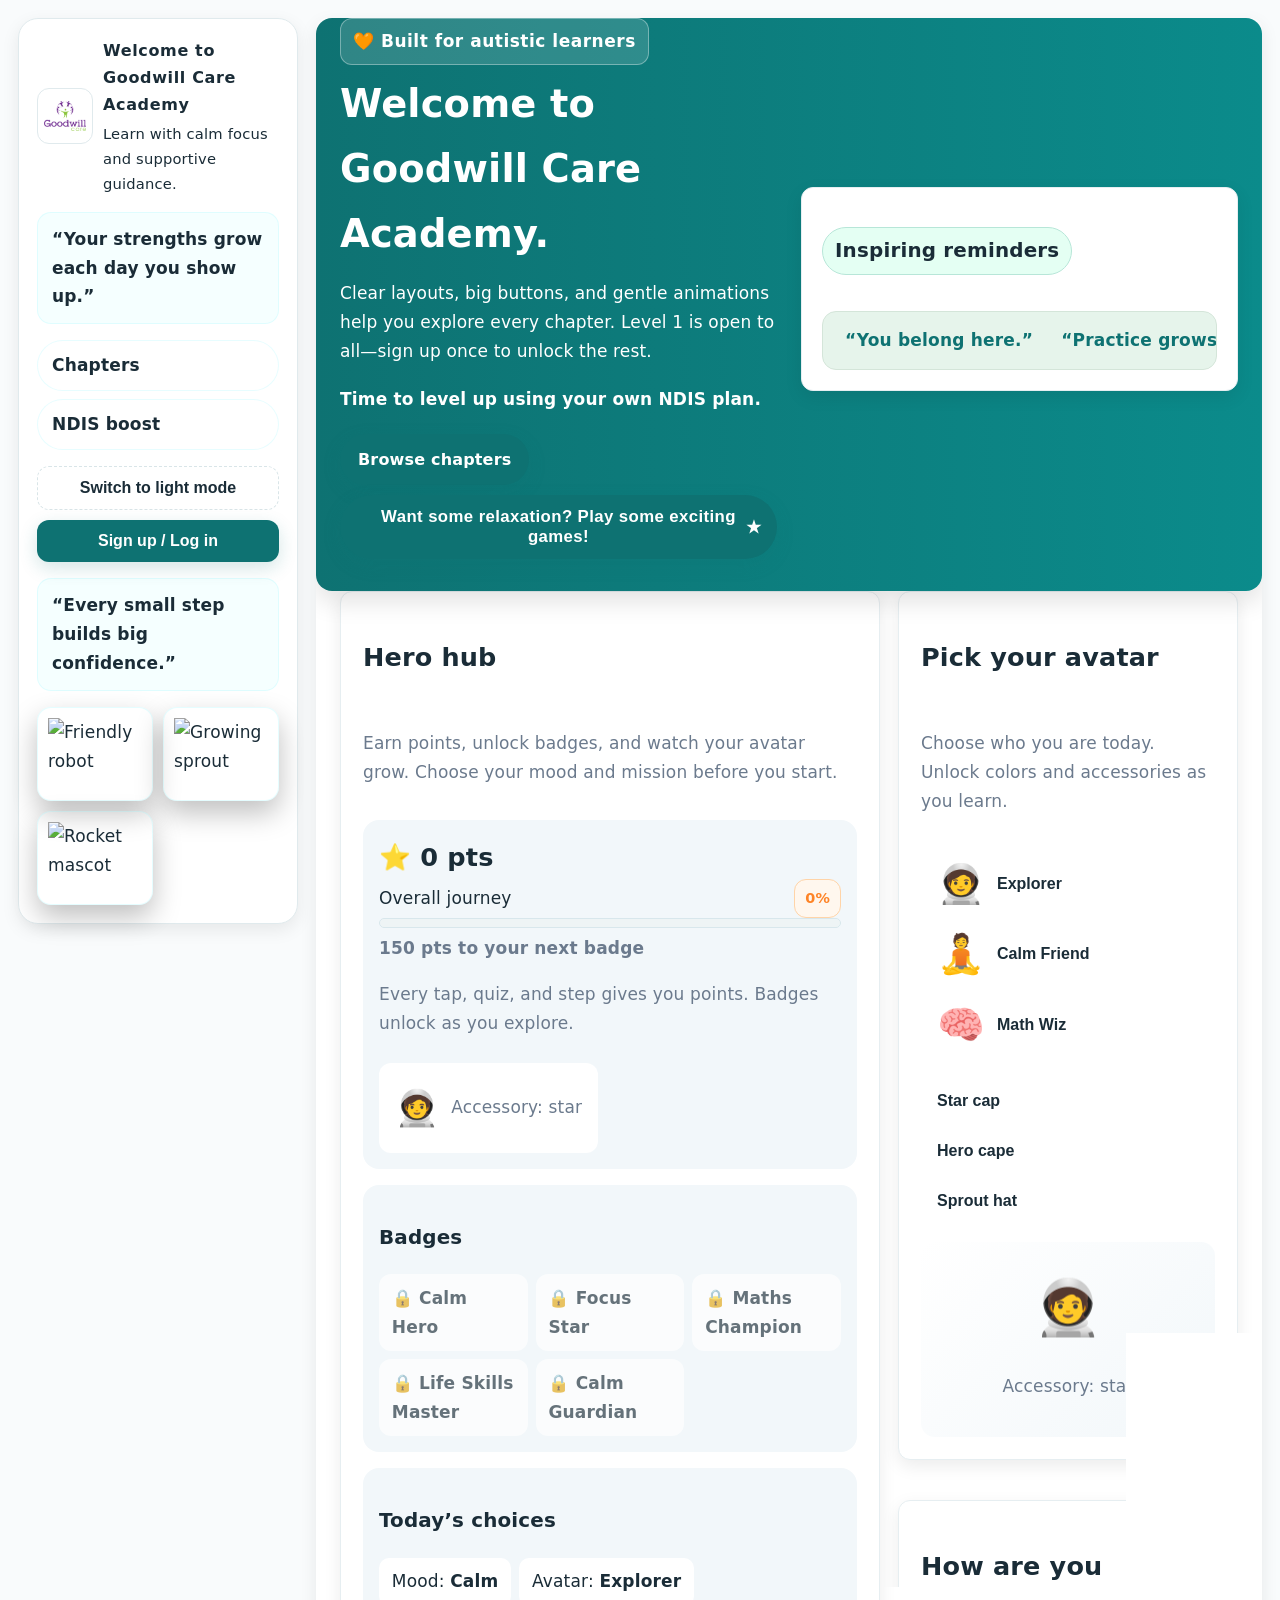
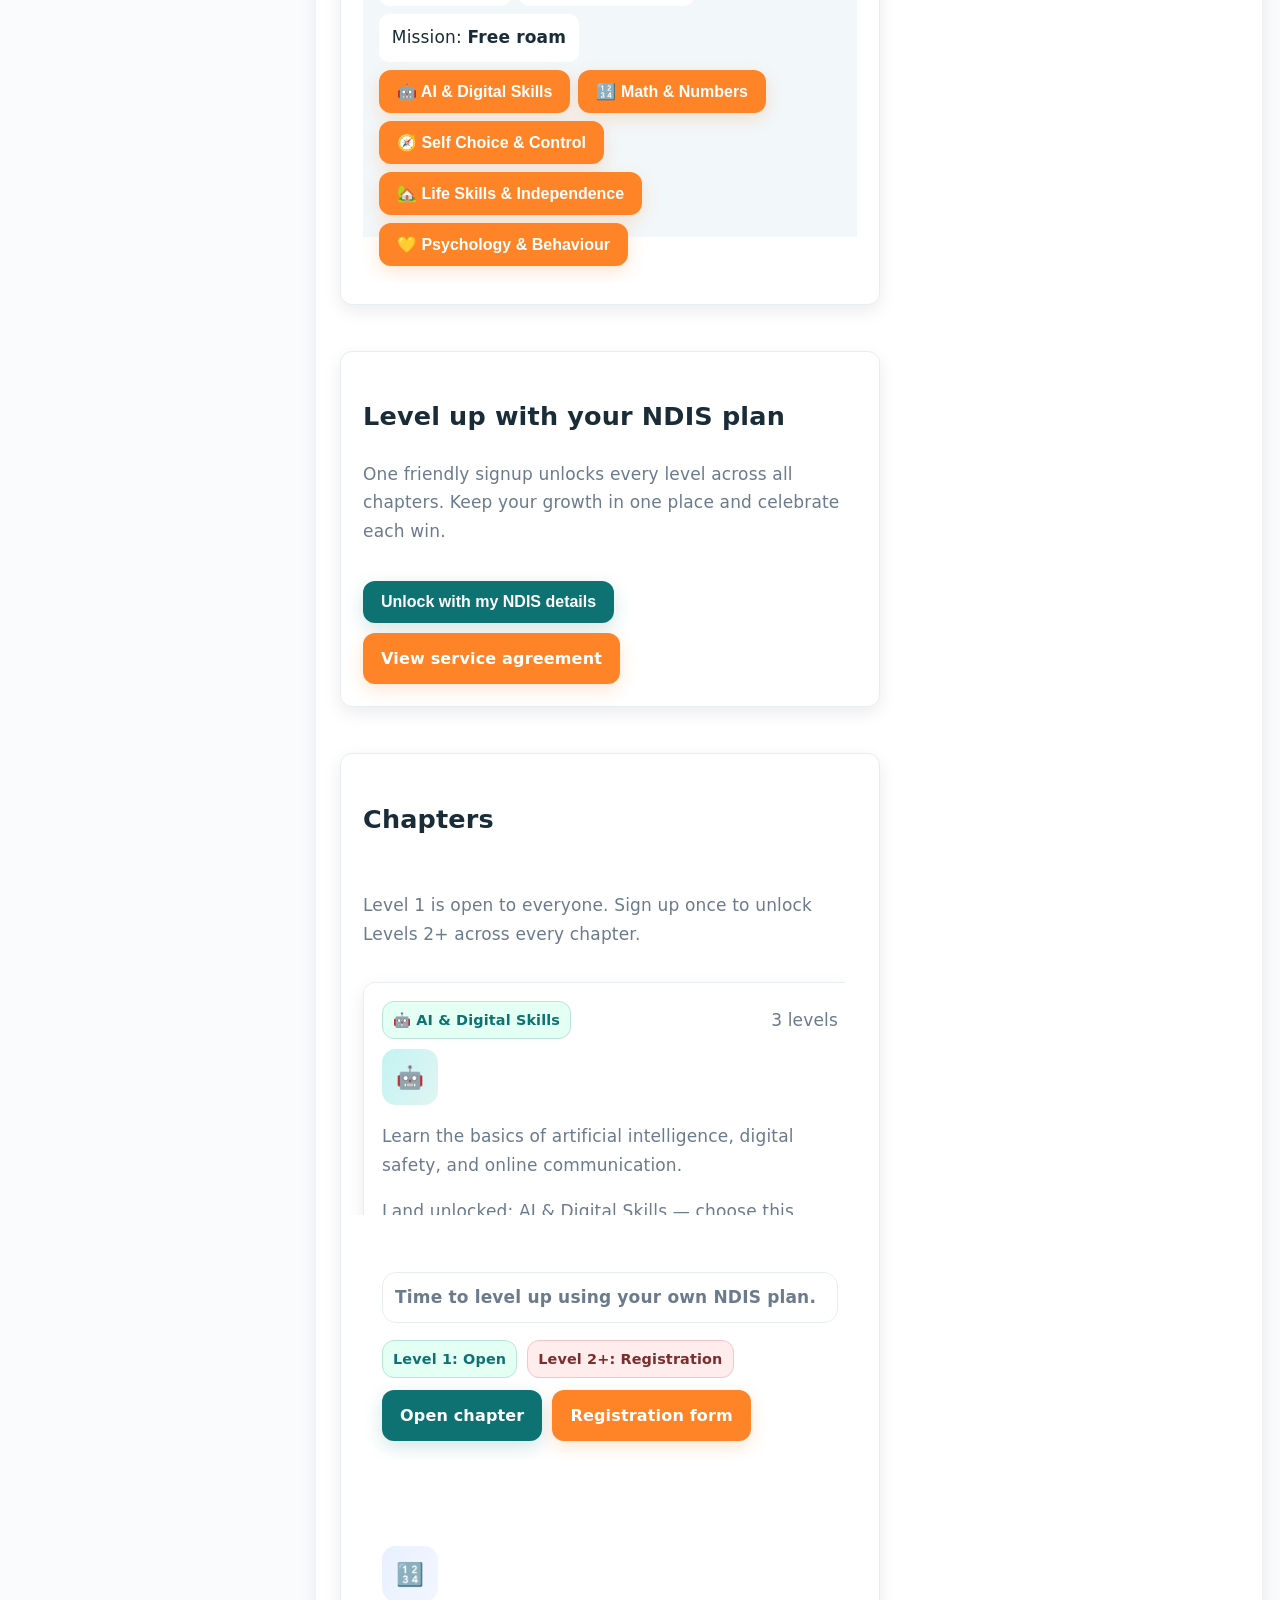
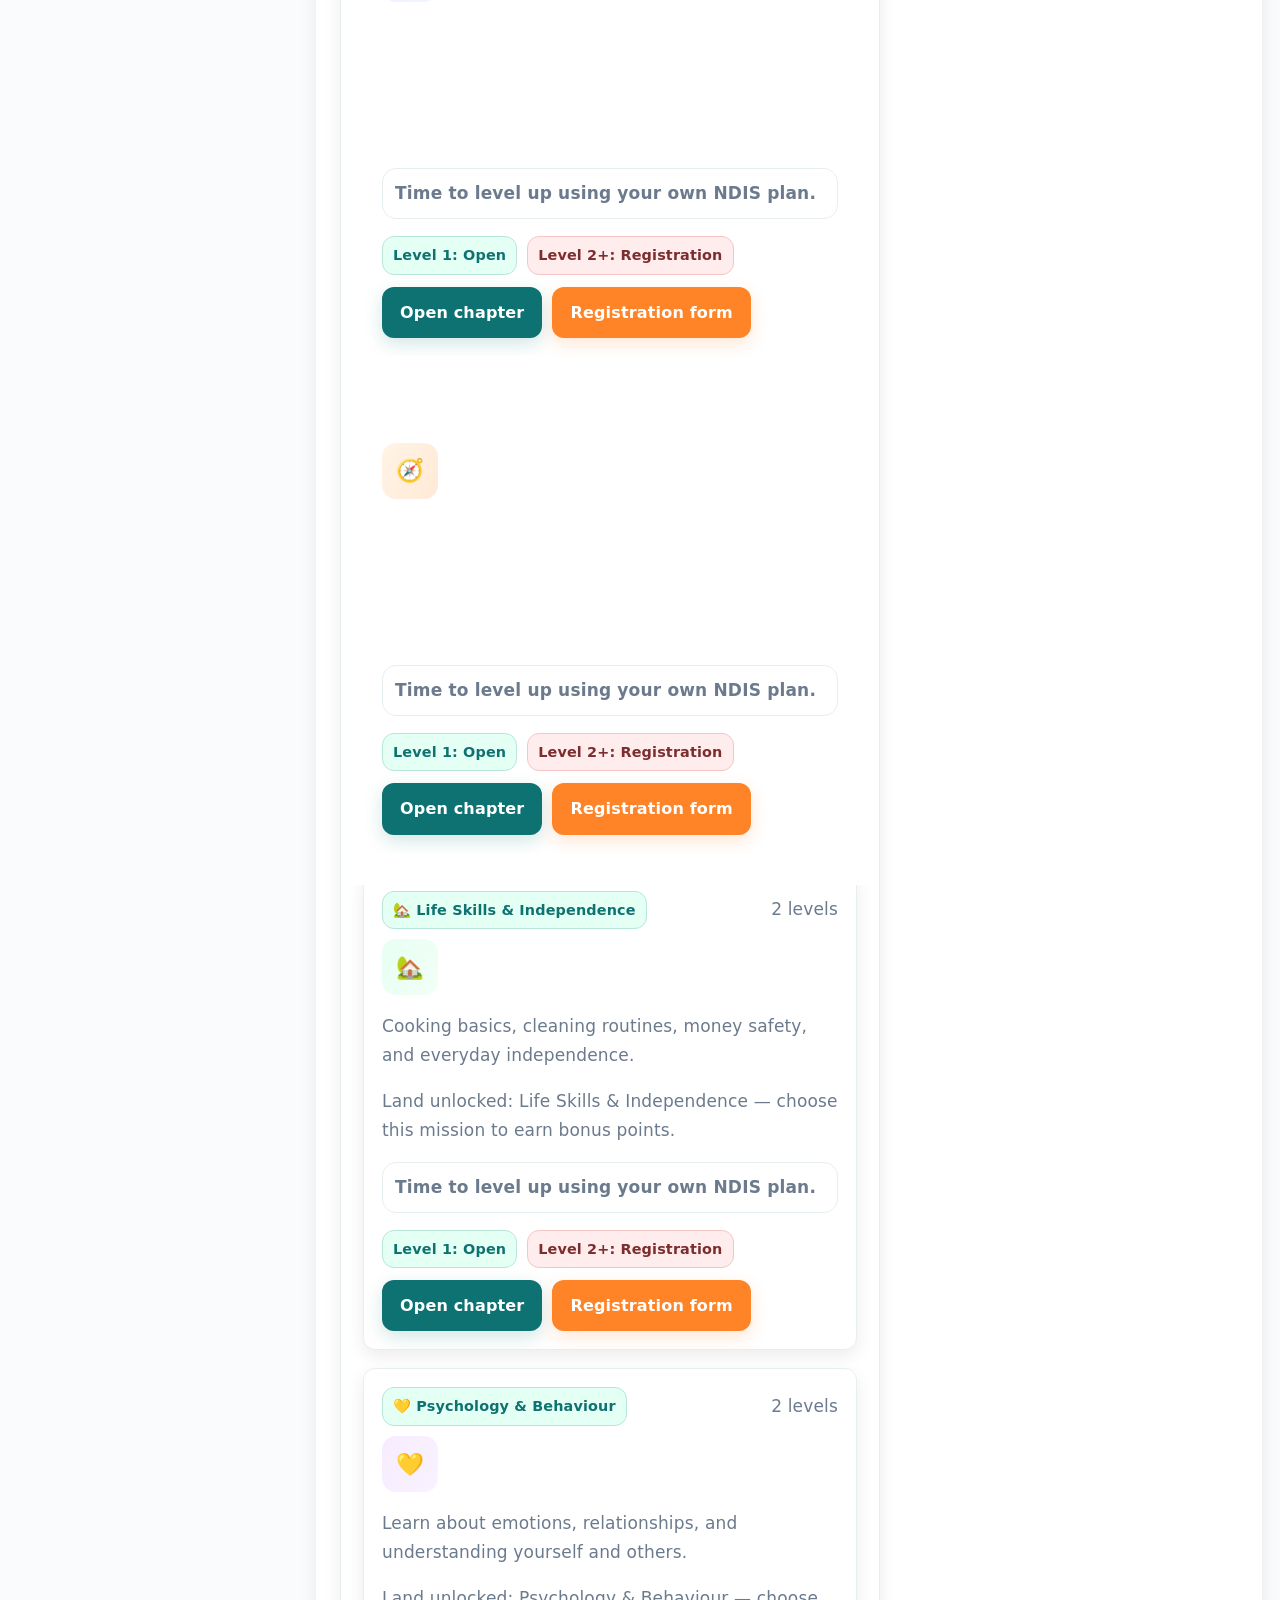
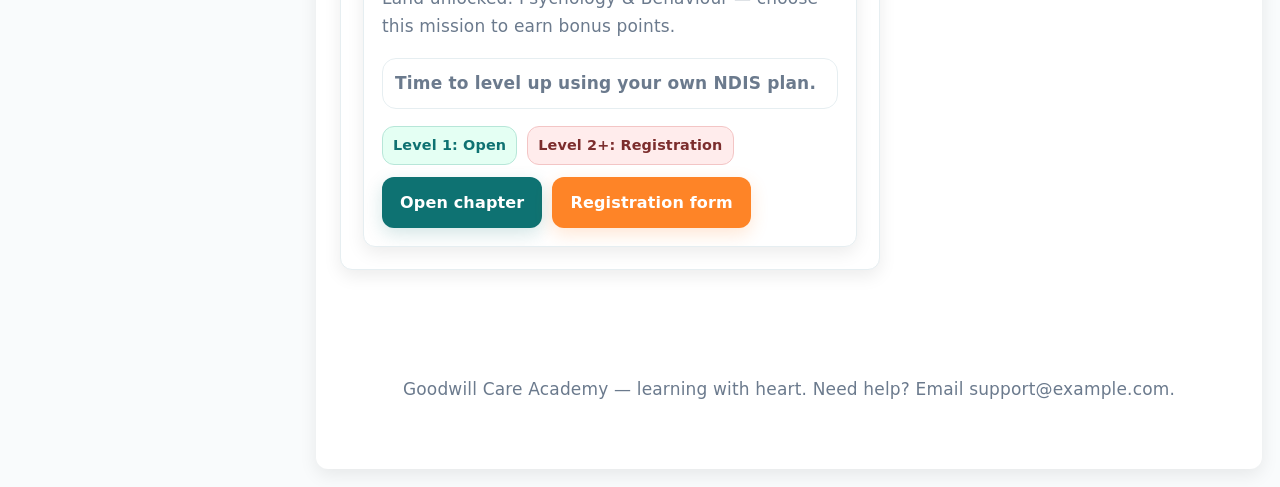
==== commit 7a54c580: "Add sticky avatar dock and quiz applause" ====
--- a/index.html
+++ b/index.html
@@ -62,31 +62,34 @@
         </div>
       </header>
 
-      <main class="container">
-        <section class="surface" id="player-hub"></section>
+      <main class="container layout-with-dock">
+        <div class="main-stack">
+          <section class="surface" id="player-hub"></section>
 
-        <section class="surface" id="avatar-lab"></section>
+          <section id="ndis" class="surface ndis-cta">
+            <div>
+              <h2>Level up with your NDIS plan</h2>
+              <p class="subtle">One friendly signup unlocks every level across all chapters. Keep your growth in one place and celebrate each win.</p>
+            </div>
+            <div class="ndis-actions">
+              <button class="btn btn-primary" type="button" id="auth-button-cta">Unlock with my NDIS details</button>
+              <a class="btn btn-secondary" href="https://docs.google.com/forms/d/e/1FAIpQLSeJvh3EDbSGaI5uTzQkXIaUNqAN46JVl-U6zPSPBcaNFggBBg/viewform?usp=publish-editor" target="_blank" rel="noreferrer">View service agreement</a>
+            </div>
+          </section>
 
-        <section class="surface" id="emotion-zone"></section>
+          <section id="chapters" class="surface">
+            <div class="section-title">
+              <h2>Chapters</h2>
+              <p class="subtle">Level 1 is open to everyone. Sign up once to unlock Levels 2+ across every chapter.</p>
+            </div>
+            <div id="chapter-grid" class="chapter-grid" aria-live="polite"></div>
+          </section>
+        </div>
 
-        <section id="ndis" class="surface ndis-cta">
-          <div>
-            <h2>Level up with your NDIS plan</h2>
-            <p class="subtle">One friendly signup unlocks every level across all chapters. Keep your growth in one place and celebrate each win.</p>
-          </div>
-          <div class="ndis-actions">
-            <button class="btn btn-primary" type="button" id="auth-button-cta">Unlock with my NDIS details</button>
-            <a class="btn btn-secondary" href="https://docs.google.com/forms/d/e/1FAIpQLSeJvh3EDbSGaI5uTzQkXIaUNqAN46JVl-U6zPSPBcaNFggBBg/viewform?usp=publish-editor" target="_blank" rel="noreferrer">View service agreement</a>
-          </div>
-        </section>
-
-        <section id="chapters" class="surface">
-          <div class="section-title">
-            <h2>Chapters</h2>
-            <p class="subtle">Level 1 is open to everyone. Sign up once to unlock Levels 2+ across every chapter.</p>
-          </div>
-          <div id="chapter-grid" class="chapter-grid" aria-live="polite"></div>
-        </section>
+        <aside class="wellness-dock" aria-label="Avatar and mood controls">
+          <section class="surface dock-card" id="avatar-lab"></section>
+          <section class="surface dock-card" id="emotion-zone"></section>
+        </aside>
       </main>
 
       <footer class="footer">
--- a/assets/css/theme.css
+++ b/assets/css/theme.css
@@ -193,6 +193,49 @@
   padding: 18px;
 }
 
+.layout-with-dock {
+  display: grid;
+  grid-template-columns: minmax(0, 1fr) 340px;
+  gap: 18px;
+  align-items: flex-start;
+}
+
+.main-stack {
+  display: grid;
+  gap: 18px;
+}
+
+.wellness-dock {
+  display: grid;
+  gap: 12px;
+  position: sticky;
+  top: 18px;
+  align-self: flex-start;
+  max-width: 360px;
+  width: 100%;
+}
+
+.dock-card {
+  box-shadow: var(--shadow);
+}
+
+@media (max-width: 1100px) {
+  .layout-with-dock {
+    grid-template-columns: 1fr;
+  }
+  .wellness-dock {
+    position: static;
+    max-width: none;
+    grid-template-columns: repeat(auto-fit, minmax(220px, 1fr));
+  }
+}
+
+@media (max-width: 768px) {
+  .wellness-dock {
+    grid-template-columns: 1fr;
+  }
+}
+
 .sidebar {
   width: 280px;
   background: var(--sidebar-bg);
@@ -1575,6 +1618,12 @@
   font-weight: 700;
 }
 
+.badge-hint {
+  margin: 6px 0 2px;
+  color: var(--text);
+  font-weight: 800;
+}
+
 .badge-row {
   display: grid;
   grid-template-columns: repeat(auto-fit, minmax(140px, 1fr));
@@ -1615,48 +1664,62 @@
 
 .hud-avatar {
   margin-top: 0.5rem;
-  padding: 0.6rem;
+  padding: 0.85rem 1rem;
   border-radius: 12px;
   background: var(--surface);
   display: inline-flex;
   align-items: center;
-  gap: 0.6rem;
+  gap: 0.75rem;
 }
 
 .hud-emoji {
-  font-size: 1.8rem;
+  font-size: 2.2rem;
 }
 
 .avatar-grid {
   display: grid;
   grid-template-columns: repeat(auto-fit, minmax(220px, 1fr));
-  gap: 0.75rem;
+  gap: 1rem;
 }
 
 .avatar-choice {
   width: 100%;
-  padding: 0.75rem;
+  padding: 1rem;
   border-radius: 12px;
   border: 1px solid var(--border-strong);
   background: var(--surface);
-  color: var(--text-primary);
-  font-weight: 700;
+  color: var(--text);
+  font-weight: 800;
+  font-size: 1rem;
   cursor: pointer;
+  display: flex;
+  align-items: center;
+  gap: 0.75rem;
 }
 
 .avatar-choice.ghost {
   background: transparent;
 }
 
+.avatar-face {
+  font-size: 2.4rem;
+  line-height: 1;
+}
+
+.avatar-label {
+  font-size: 1rem;
+  font-weight: 800;
+}
+
 .avatar-preview {
   border-radius: 14px;
-  padding: 1rem;
+  padding: 1.25rem;
   background: linear-gradient(135deg, var(--surface), var(--surface-raise));
   text-align: center;
 }
 
 .avatar-emoji {
-  font-size: 2.4rem;
+  font-size: 3.4rem;
 }
 
 .feeling-row {
@@ -1669,10 +1732,15 @@
   border: 1px solid var(--border-strong);
   background: var(--surface);
   border-radius: 16px;
-  padding: 0.5rem 0.9rem;
+  padding: 0.75rem 1rem;
   cursor: pointer;
-  font-weight: 700;
-  color: var(--text-primary);
+  font-weight: 800;
+  font-size: 1rem;
+  color: var(--text);
+}
+
+.mood-chip.mood-large {
+  font-size: 1.05rem;
 }
 
 .calm-tools {
@@ -1705,17 +1773,36 @@
 }
 
 .calm-pet {
-  padding: 0.9rem;
+  padding: 1rem;
   border-radius: 12px;
   border: 1px solid var(--border-strong);
   background: var(--surface);
   text-align: center;
-  font-weight: 700;
+  font-weight: 800;
+  font-size: 1.05rem;
   cursor: pointer;
+  transition: transform 0.25s ease, box-shadow 0.25s ease;
 }
 
 .calm-pet.soothed {
   background: linear-gradient(120deg, rgba(64, 225, 166, 0.15), rgba(120, 200, 255, 0.2));
+}
+
+.calm-pet:hover {
+  transform: translateY(-2px);
+  box-shadow: var(--shadow);
+}
+
+.calm-pet.wiggle {
+  animation: turtle-wiggle 0.9s ease;
+}
+
+@keyframes turtle-wiggle {
+  0% { transform: rotate(0deg) scale(1); }
+  25% { transform: rotate(-6deg) scale(1.02); }
+  50% { transform: rotate(6deg) scale(1.04); }
+  75% { transform: rotate(-4deg) scale(1.02); }
+  100% { transform: rotate(0deg) scale(1); }
 }
 
 .celebrate-burst {
